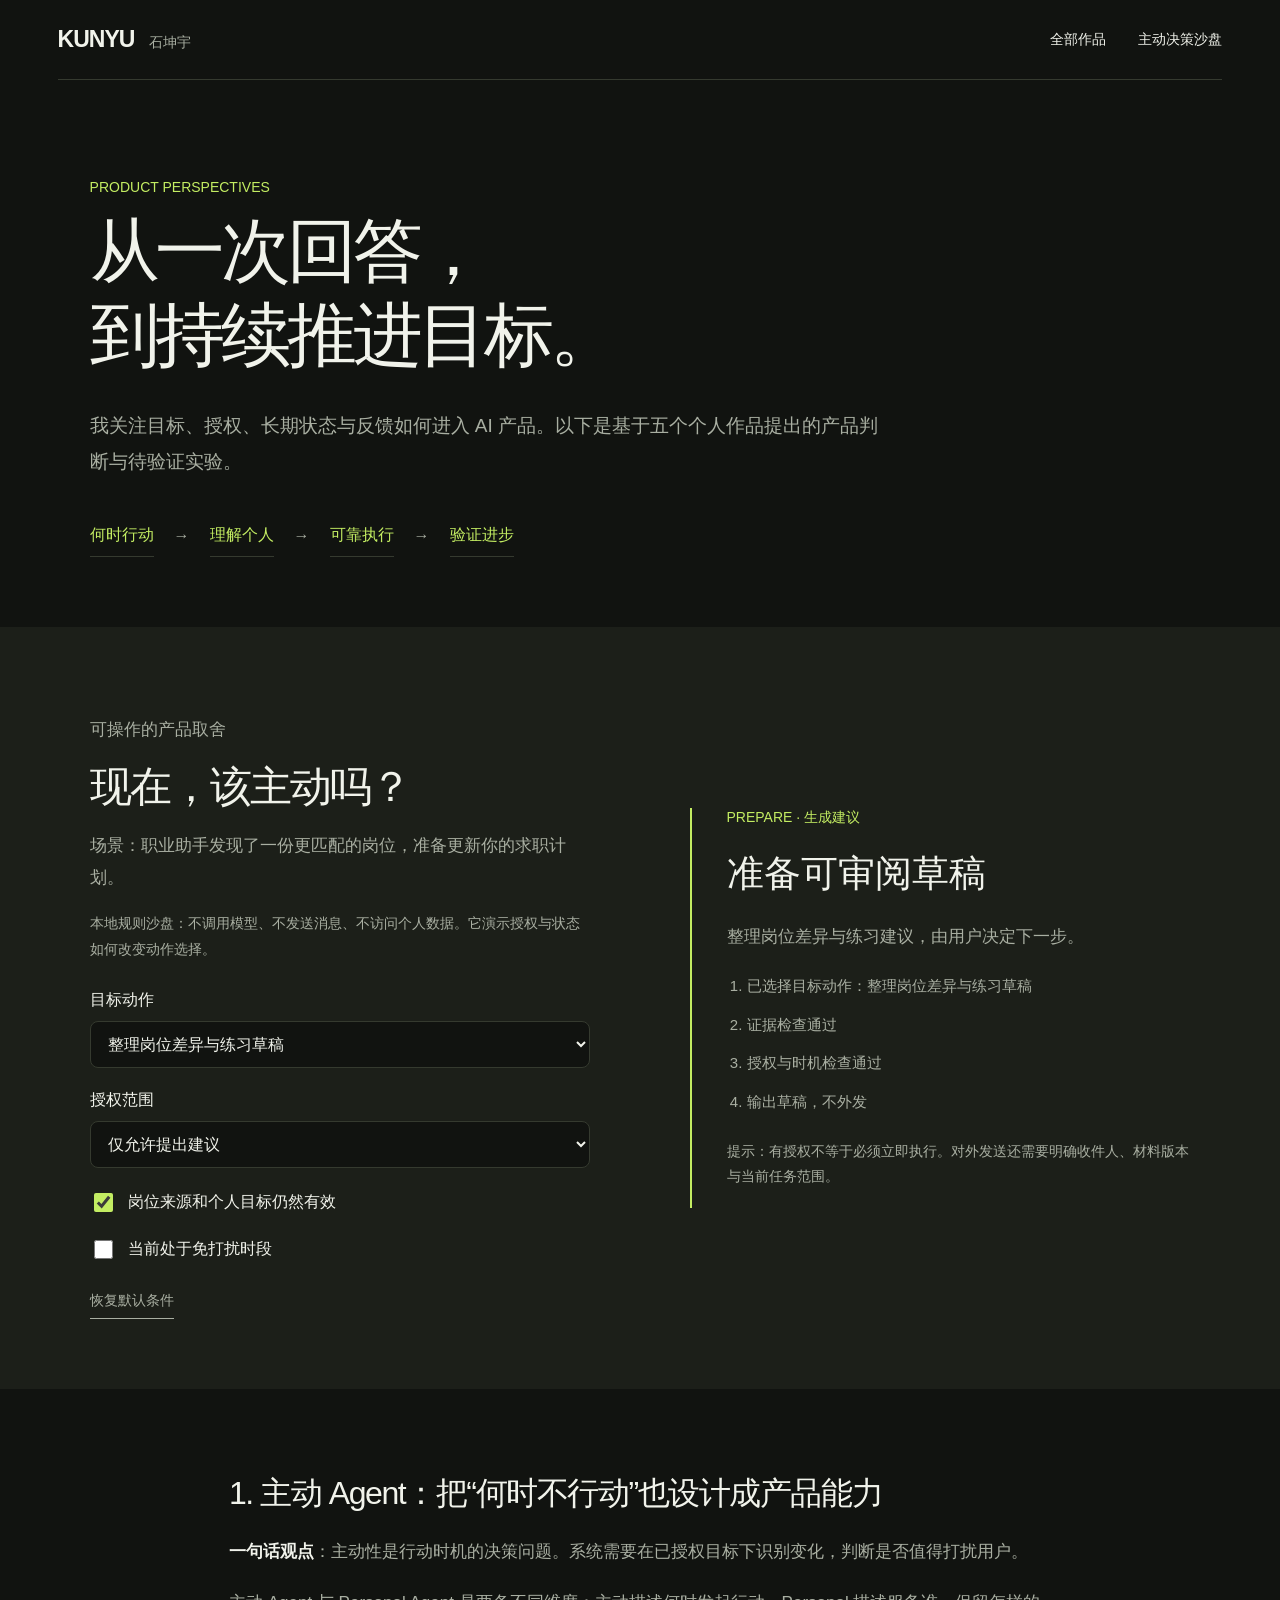
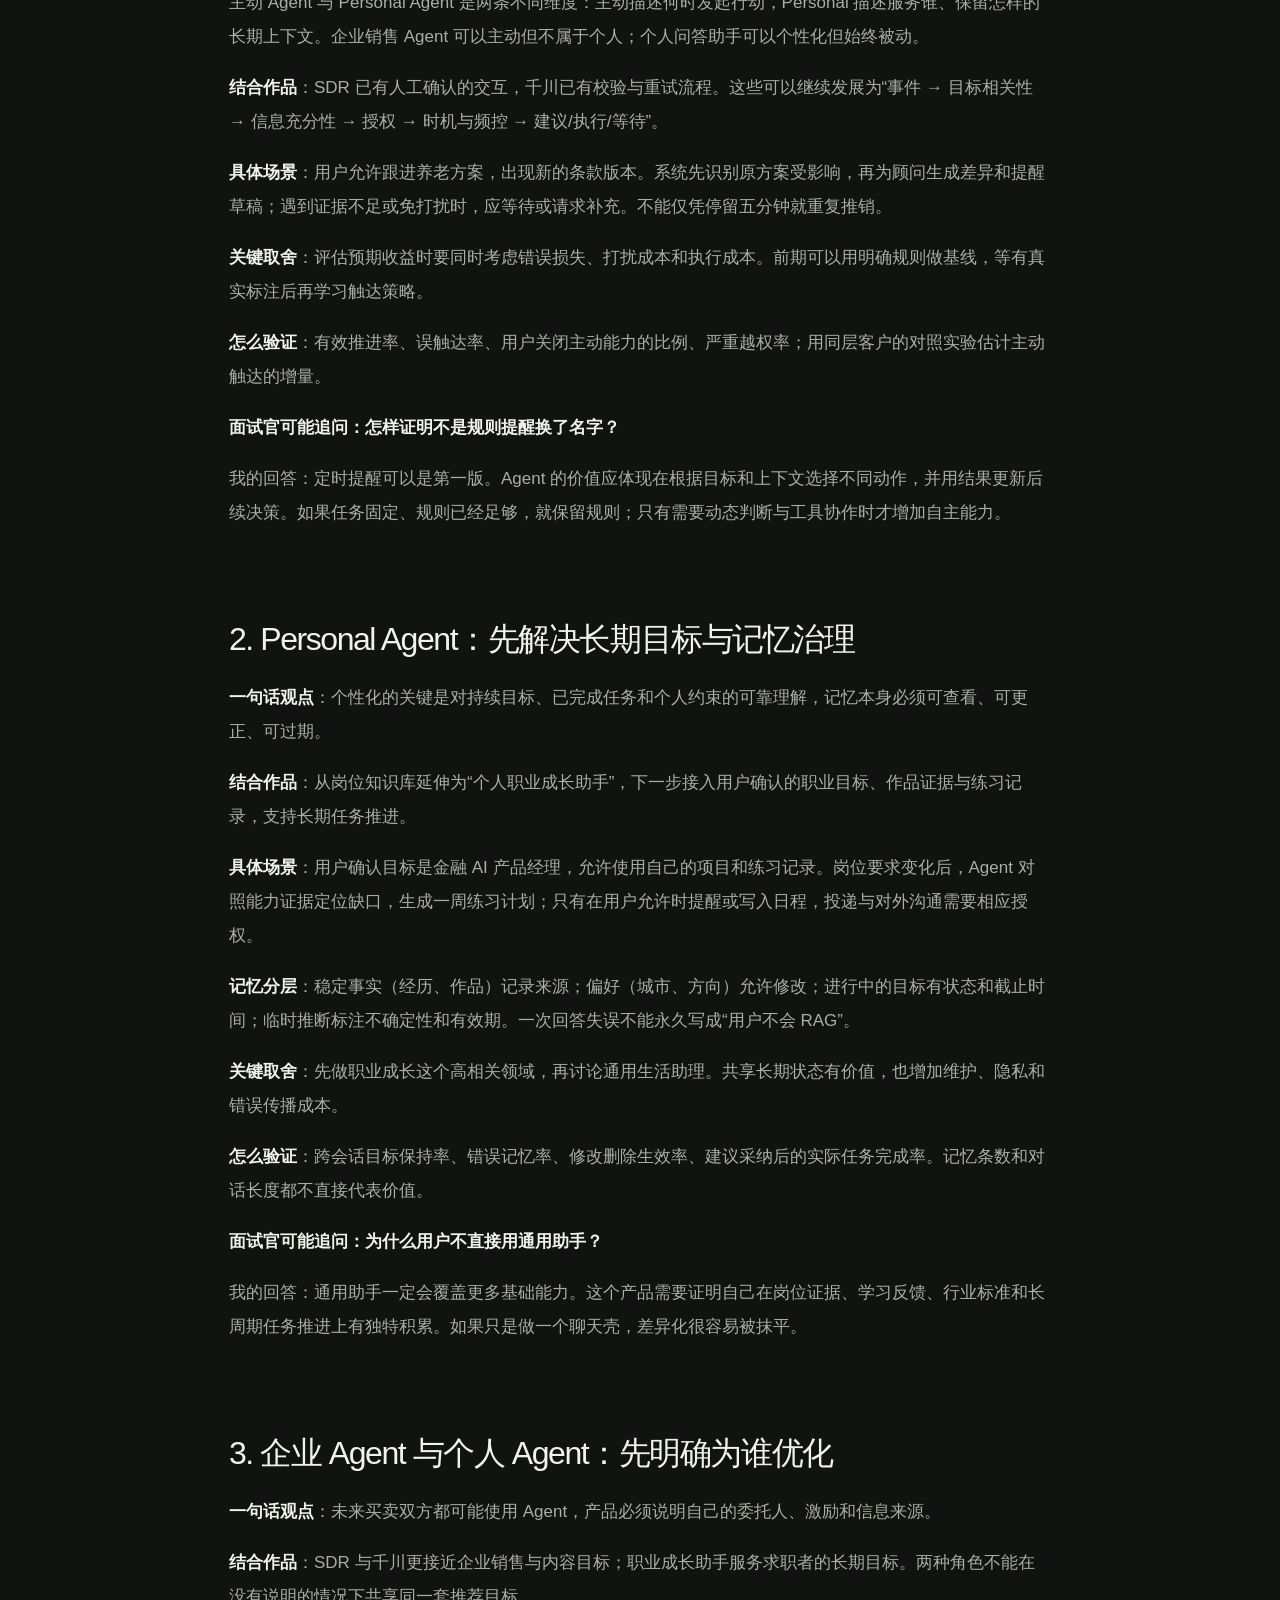
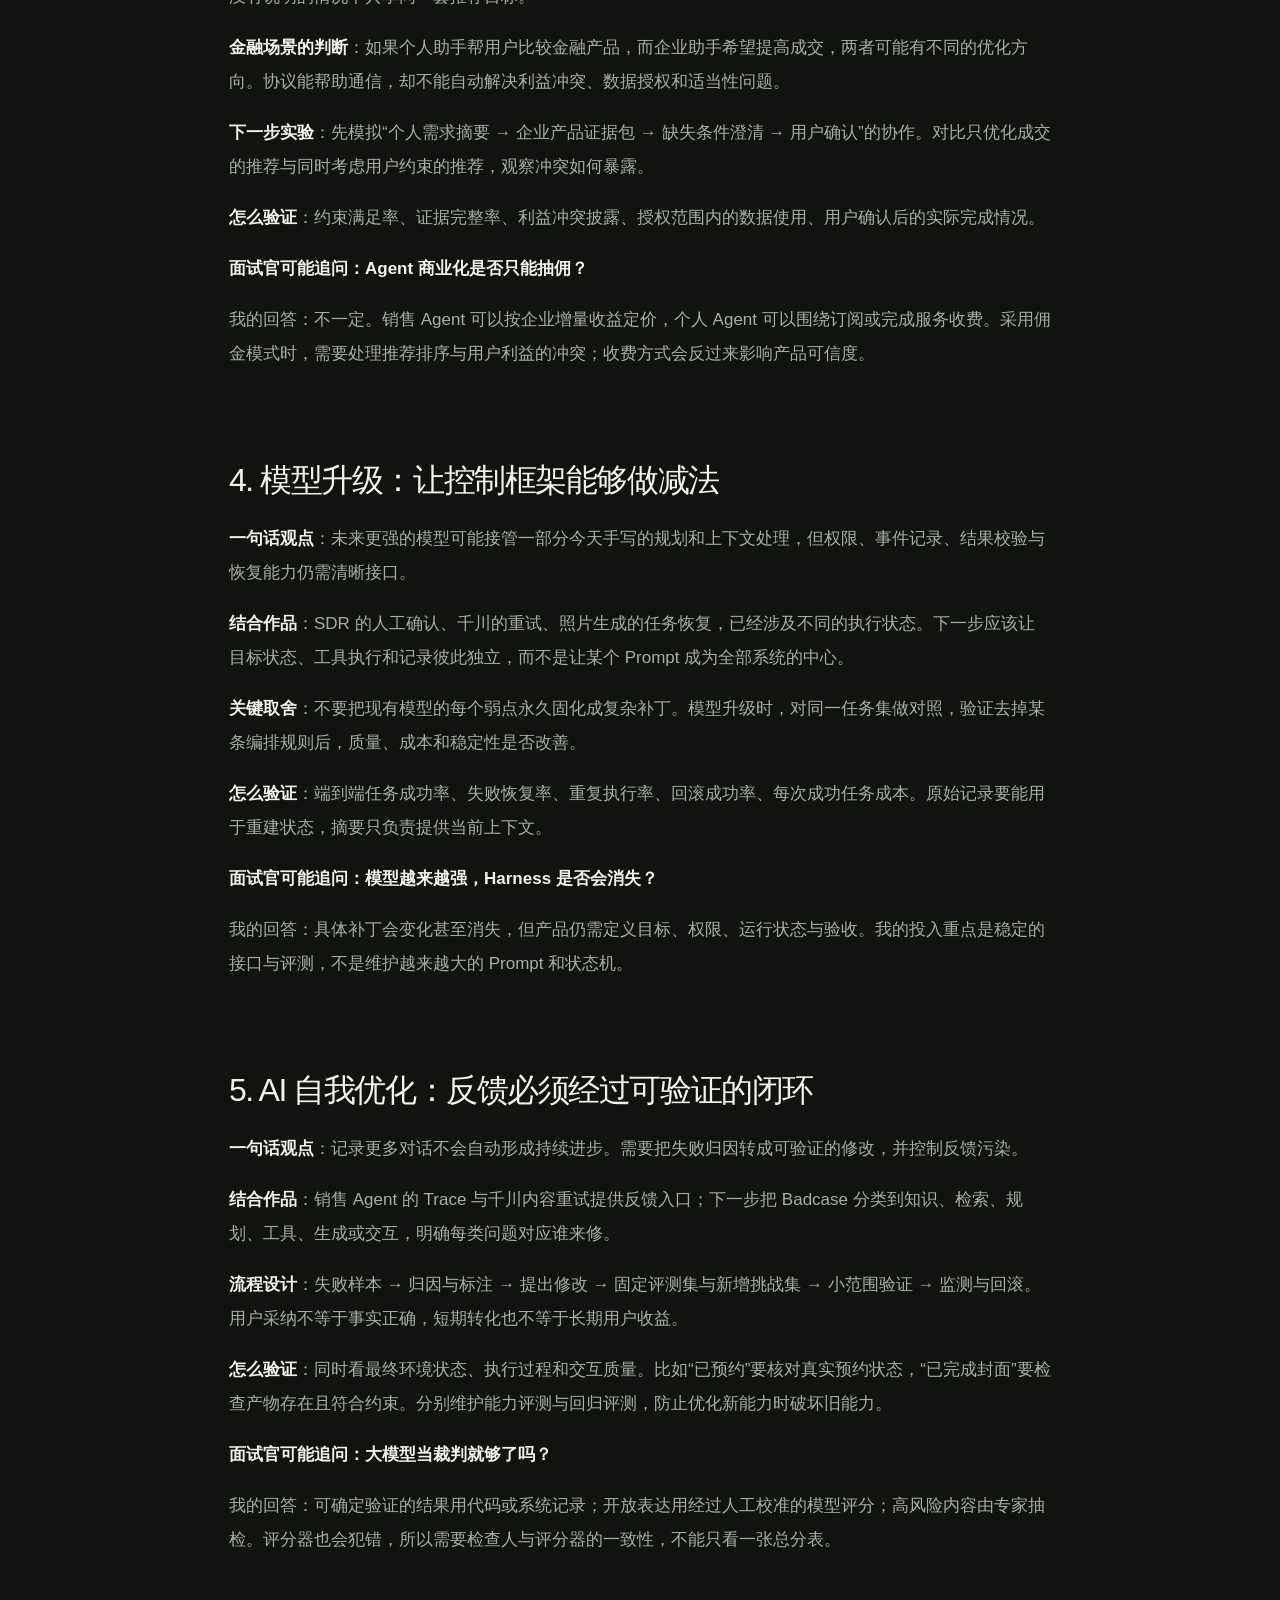
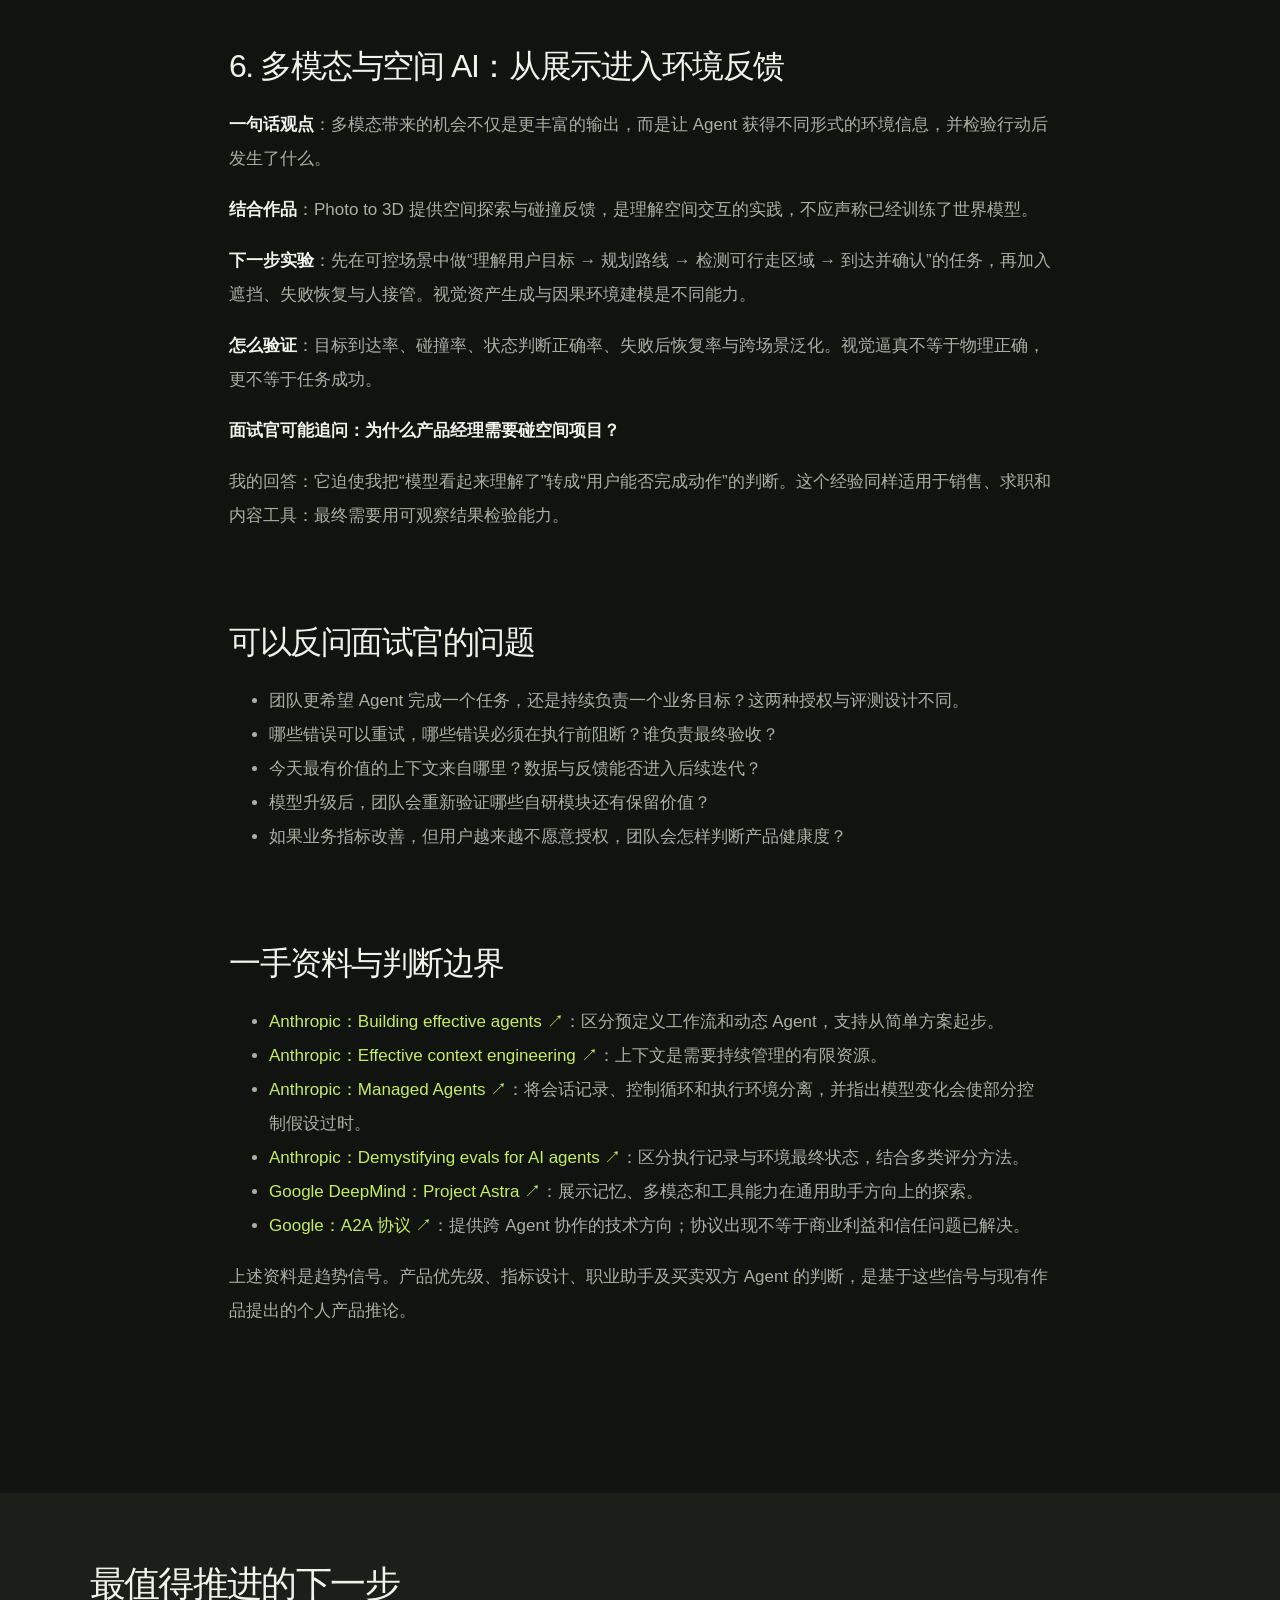
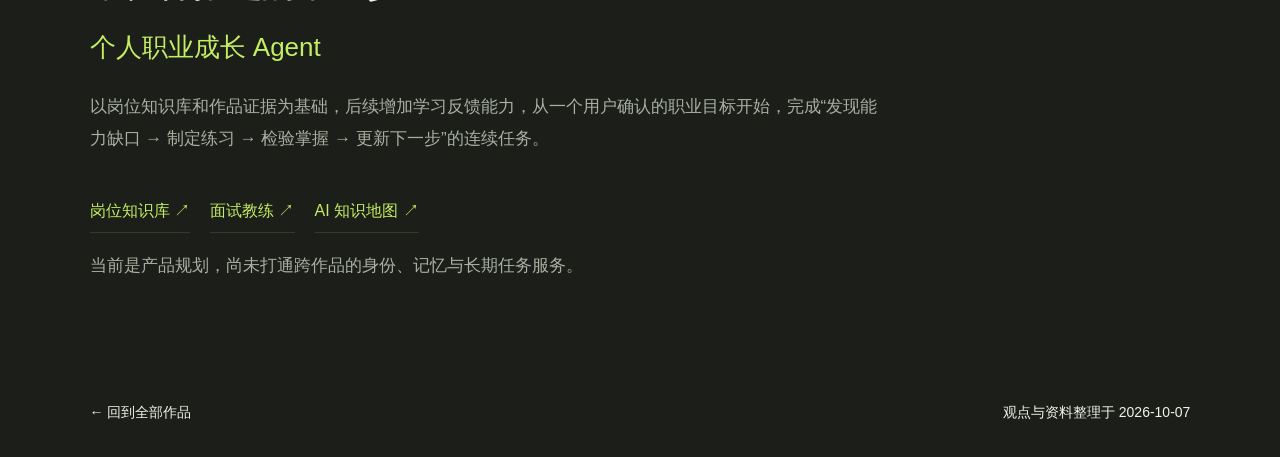
==== perspectives.html @ ea2c9ff7 "Publish portfolio with AAS workbench branding and updated product screenshot" ====
<!doctype html><html lang="zh-CN"><head><meta charset="utf-8"><meta name="viewport" content="width=device-width,initial-scale=1"><title>我的 AI 判断 · 石坤宇</title><meta name="description" content="从五个作品出发，讨论主动 Agent、Personal Agent、长期状态与可验证的产品演化。"><link rel="stylesheet" href="style.css"><link rel="stylesheet" href="perspectives.css"><link rel="icon" href="data:image/svg+xml,%3Csvg xmlns='http://www.w3.org/2000/svg' viewBox='0 0 32 32'%3E%3Crect width='32' height='32' fill='%23111310'/%3E%3Ctext x='4' y='24' font-size='24' fill='%23c3ed62'%3EK%3C/text%3E%3C/svg%3E"></head><body><header><a class="brand" href="index.html">KUNYU<span>石坤宇</span></a><nav><a href="index.html#works">全部作品</a><a href="#sandbox">主动决策沙盘</a></nav></header><main><section class="thinking-hero"><p class="category">PRODUCT PERSPECTIVES</p><h1>从一次回答，<br>到持续推进目标。</h1><p>我关注目标、授权、长期状态与反馈如何进入 AI 产品。以下是基于五个个人作品提出的产品判断与待验证实验。</p><div class="thought-path"><a href="#view-1">何时行动</a><span>→</span><a href="#view-2">理解个人</a><span>→</span><a href="#view-4">可靠执行</a><span>→</span><a href="#view-5">验证进步</a></div></section><section class="sandbox" id="sandbox"><div><p class="category">可操作的产品取舍</p><h2>现在，该主动吗？</h2><p>场景：职业助手发现了一份更匹配的岗位，准备更新你的求职计划。</p><p class="sandbox-note">本地规则沙盘：不调用模型、不发送消息、不访问个人数据。它演示授权与状态如何改变动作选择。</p><form id="decision-form"><label>目标动作<select id="action"><option value="draft">整理岗位差异与练习草稿</option><option value="calendar">写入日程</option><option value="send">向招聘方发送材料</option></select></label><label>授权范围<select id="authority"><option value="suggest">仅允许提出建议</option><option value="internal">允许更新我的日程</option><option value="external">已明确授权本次对外发送</option></select></label><label class="check"><input type="checkbox" id="evidence" checked>岗位来源和个人目标仍然有效</label><label class="check"><input type="checkbox" id="quiet">当前处于免打扰时段</label><button type="button" id="reset-sandbox">恢复默认条件</button></form></div><div class="decision-output" aria-live="polite"><span id="decision-label"></span><h3 id="decision-title"></h3><p id="decision-reason"></p><ol id="decision-trace"></ol><p class="sandbox-note">提示：有授权不等于必须立即执行。对外发送还需要明确收件人、材料版本与当前任务范围。</p></div></section><section class="thoughts"><section class="thought-chapter" id="view-1"><h2>1. 主动 Agent：把“何时不行动”也设计成产品能力</h2><p><strong>一句话观点</strong>：主动性是行动时机的决策问题。系统需要在已授权目标下识别变化，判断是否值得打扰用户。</p><p>主动 Agent 与 Personal Agent 是两条不同维度：主动描述何时发起行动，Personal 描述服务谁、保留怎样的长期上下文。企业销售 Agent 可以主动但不属于个人；个人问答助手可以个性化但始终被动。</p><p><strong>结合作品</strong>：SDR 已有人工确认的交互，千川已有校验与重试流程。这些可以继续发展为“事件 → 目标相关性 → 信息充分性 → 授权 → 时机与频控 → 建议/执行/等待”。</p><p><strong>具体场景</strong>：用户允许跟进养老方案，出现新的条款版本。系统先识别原方案受影响，再为顾问生成差异和提醒草稿；遇到证据不足或免打扰时，应等待或请求补充。不能仅凭停留五分钟就重复推销。</p><p><strong>关键取舍</strong>：评估预期收益时要同时考虑错误损失、打扰成本和执行成本。前期可以用明确规则做基线，等有真实标注后再学习触达策略。</p><p><strong>怎么验证</strong>：有效推进率、误触达率、用户关闭主动能力的比例、严重越权率；用同层客户的对照实验估计主动触达的增量。</p><p><strong>面试官可能追问：怎样证明不是规则提醒换了名字？</strong></p><p>我的回答：定时提醒可以是第一版。Agent 的价值应体现在根据目标和上下文选择不同动作，并用结果更新后续决策。如果任务固定、规则已经足够，就保留规则；只有需要动态判断与工具协作时才增加自主能力。</p></section><section class="thought-chapter" id="view-2"><h2>2. Personal Agent：先解决长期目标与记忆治理</h2><p><strong>一句话观点</strong>：个性化的关键是对持续目标、已完成任务和个人约束的可靠理解，记忆本身必须可查看、可更正、可过期。</p><p><strong>结合作品</strong>：从岗位知识库延伸为“个人职业成长助手”，下一步接入用户确认的职业目标、作品证据与练习记录，支持长期任务推进。</p><p><strong>具体场景</strong>：用户确认目标是金融 AI 产品经理，允许使用自己的项目和练习记录。岗位要求变化后，Agent 对照能力证据定位缺口，生成一周练习计划；只有在用户允许时提醒或写入日程，投递与对外沟通需要相应授权。</p><p><strong>记忆分层</strong>：稳定事实（经历、作品）记录来源；偏好（城市、方向）允许修改；进行中的目标有状态和截止时间；临时推断标注不确定性和有效期。一次回答失误不能永久写成“用户不会 RAG”。</p><p><strong>关键取舍</strong>：先做职业成长这个高相关领域，再讨论通用生活助理。共享长期状态有价值，也增加维护、隐私和错误传播成本。</p><p><strong>怎么验证</strong>：跨会话目标保持率、错误记忆率、修改删除生效率、建议采纳后的实际任务完成率。记忆条数和对话长度都不直接代表价值。</p><p><strong>面试官可能追问：为什么用户不直接用通用助手？</strong></p><p>我的回答：通用助手一定会覆盖更多基础能力。这个产品需要证明自己在岗位证据、学习反馈、行业标准和长周期任务推进上有独特积累。如果只是做一个聊天壳，差异化很容易被抹平。</p></section><section class="thought-chapter" id="view-3"><h2>3. 企业 Agent 与个人 Agent：先明确为谁优化</h2><p><strong>一句话观点</strong>：未来买卖双方都可能使用 Agent，产品必须说明自己的委托人、激励和信息来源。</p><p><strong>结合作品</strong>：SDR 与千川更接近企业销售与内容目标；职业成长助手服务求职者的长期目标。两种角色不能在没有说明的情况下共享同一套推荐目标。</p><p><strong>金融场景的判断</strong>：如果个人助手帮用户比较金融产品，而企业助手希望提高成交，两者可能有不同的优化方向。协议能帮助通信，却不能自动解决利益冲突、数据授权和适当性问题。</p><p><strong>下一步实验</strong>：先模拟“个人需求摘要 → 企业产品证据包 → 缺失条件澄清 → 用户确认”的协作。对比只优化成交的推荐与同时考虑用户约束的推荐，观察冲突如何暴露。</p><p><strong>怎么验证</strong>：约束满足率、证据完整率、利益冲突披露、授权范围内的数据使用、用户确认后的实际完成情况。</p><p><strong>面试官可能追问：Agent 商业化是否只能抽佣？</strong></p><p>我的回答：不一定。销售 Agent 可以按企业增量收益定价，个人 Agent 可以围绕订阅或完成服务收费。采用佣金模式时，需要处理推荐排序与用户利益的冲突；收费方式会反过来影响产品可信度。</p></section><section class="thought-chapter" id="view-4"><h2>4. 模型升级：让控制框架能够做减法</h2><p><strong>一句话观点</strong>：未来更强的模型可能接管一部分今天手写的规划和上下文处理，但权限、事件记录、结果校验与恢复能力仍需清晰接口。</p><p><strong>结合作品</strong>：SDR 的人工确认、千川的重试、照片生成的任务恢复，已经涉及不同的执行状态。下一步应该让目标状态、工具执行和记录彼此独立，而不是让某个 Prompt 成为全部系统的中心。</p><p><strong>关键取舍</strong>：不要把现有模型的每个弱点永久固化成复杂补丁。模型升级时，对同一任务集做对照，验证去掉某条编排规则后，质量、成本和稳定性是否改善。</p><p><strong>怎么验证</strong>：端到端任务成功率、失败恢复率、重复执行率、回滚成功率、每次成功任务成本。原始记录要能用于重建状态，摘要只负责提供当前上下文。</p><p><strong>面试官可能追问：模型越来越强，Harness 是否会消失？</strong></p><p>我的回答：具体补丁会变化甚至消失，但产品仍需定义目标、权限、运行状态与验收。我的投入重点是稳定的接口与评测，不是维护越来越大的 Prompt 和状态机。</p></section><section class="thought-chapter" id="view-5"><h2>5. AI 自我优化：反馈必须经过可验证的闭环</h2><p><strong>一句话观点</strong>：记录更多对话不会自动形成持续进步。需要把失败归因转成可验证的修改，并控制反馈污染。</p><p><strong>结合作品</strong>：销售 Agent 的 Trace 与千川内容重试提供反馈入口；下一步把 Badcase 分类到知识、检索、规划、工具、生成或交互，明确每类问题对应谁来修。</p><p><strong>流程设计</strong>：失败样本 → 归因与标注 → 提出修改 → 固定评测集与新增挑战集 → 小范围验证 → 监测与回滚。用户采纳不等于事实正确，短期转化也不等于长期用户收益。</p><p><strong>怎么验证</strong>：同时看最终环境状态、执行过程和交互质量。比如“已预约”要核对真实预约状态，“已完成封面”要检查产物存在且符合约束。分别维护能力评测与回归评测，防止优化新能力时破坏旧能力。</p><p><strong>面试官可能追问：大模型当裁判就够了吗？</strong></p><p>我的回答：可确定验证的结果用代码或系统记录；开放表达用经过人工校准的模型评分；高风险内容由专家抽检。评分器也会犯错，所以需要检查人与评分器的一致性，不能只看一张总分表。</p></section><section class="thought-chapter" id="view-6"><h2>6. 多模态与空间 AI：从展示进入环境反馈</h2><p><strong>一句话观点</strong>：多模态带来的机会不仅是更丰富的输出，而是让 Agent 获得不同形式的环境信息，并检验行动后发生了什么。</p><p><strong>结合作品</strong>：Photo to 3D 提供空间探索与碰撞反馈，是理解空间交互的实践，不应声称已经训练了世界模型。</p><p><strong>下一步实验</strong>：先在可控场景中做“理解用户目标 → 规划路线 → 检测可行走区域 → 到达并确认”的任务，再加入遮挡、失败恢复与人接管。视觉资产生成与因果环境建模是不同能力。</p><p><strong>怎么验证</strong>：目标到达率、碰撞率、状态判断正确率、失败后恢复率与跨场景泛化。视觉逼真不等于物理正确，更不等于任务成功。</p><p><strong>面试官可能追问：为什么产品经理需要碰空间项目？</strong></p><p>我的回答：它迫使我把“模型看起来理解了”转成“用户能否完成动作”的判断。这个经验同样适用于销售、求职和内容工具：最终需要用可观察结果检验能力。</p></section><section class="thought-chapter" id="view-8"><h2>可以反问面试官的问题</h2><ul><li>团队更希望 Agent 完成一个任务，还是持续负责一个业务目标？这两种授权与评测设计不同。</li><li>哪些错误可以重试，哪些错误必须在执行前阻断？谁负责最终验收？</li><li>今天最有价值的上下文来自哪里？数据与反馈能否进入后续迭代？</li><li>模型升级后，团队会重新验证哪些自研模块还有保留价值？</li><li>如果业务指标改善，但用户越来越不愿意授权，团队会怎样判断产品健康度？</li></ul></section><section class="thought-chapter" id="view-9"><h2>一手资料与判断边界</h2><ul><li><a href="https://www.anthropic.com/engineering/building-effective-agents" target="_blank" rel="noopener">Anthropic：Building effective agents ↗</a>：区分预定义工作流和动态 Agent，支持从简单方案起步。</li><li><a href="https://www.anthropic.com/engineering/effective-context-engineering-for-ai-agents" target="_blank" rel="noopener">Anthropic：Effective context engineering ↗</a>：上下文是需要持续管理的有限资源。</li><li><a href="https://www.anthropic.com/engineering/managed-agents" target="_blank" rel="noopener">Anthropic：Managed Agents ↗</a>：将会话记录、控制循环和执行环境分离，并指出模型变化会使部分控制假设过时。</li><li><a href="https://www.anthropic.com/engineering/demystifying-evals-for-ai-agents" target="_blank" rel="noopener">Anthropic：Demystifying evals for AI agents ↗</a>：区分执行记录与环境最终状态，结合多类评分方法。</li><li><a href="https://deepmind.google/models/project-astra/" target="_blank" rel="noopener">Google DeepMind：Project Astra ↗</a>：展示记忆、多模态和工具能力在通用助手方向上的探索。</li><li><a href="https://developers.googleblog.com/en/a2a-a-new-era-of-agent-interoperability/" target="_blank" rel="noopener">Google：A2A 协议 ↗</a>：提供跨 Agent 协作的技术方向；协议出现不等于商业利益和信任问题已解决。</li></ul><p>上述资料是趋势信号。产品优先级、指标设计、职业助手及买卖双方 Agent 的判断，是基于这些信号与现有作品提出的个人产品推论。</p></section></section><section class="next-experiment"><h2>最值得推进的下一步</h2><h3>个人职业成长 Agent</h3><p>以岗位知识库和作品证据为基础，后续增加学习反馈能力，从一个用户确认的职业目标开始，完成“发现能力缺口 → 制定练习 → 检验掌握 → 更新下一步”的连续任务。</p><div class="thought-path"><a href="projects/jd-insight.html">岗位知识库 ↗</a><a href="projects/ai-pm-app.html">面试教练 ↗</a><a href="projects/ai-explainer.html">AI 知识地图 ↗</a></div><p class="sandbox-note">当前是产品规划，尚未打通跨作品的身份、记忆与长期任务服务。</p></section></main><footer class="detail-footer"><a href="index.html#works">← 回到全部作品</a><span>观点与资料整理于 2026-10-07</span></footer><script src="perspectives.js"></script></body></html>
---- style.css ----
:root{--bg:#111310;--surface:#1c1f19;--text:#f1f3eb;--muted:#a9afa2;--accent:#c3ed62;--line:#353a2f;--radius:12px}*{box-sizing:border-box}html{scroll-behavior:smooth;scroll-padding-top:100px}body{margin:0;background:var(--bg);color:var(--text);font-family:'Helvetica Neue','PingFang SC',sans-serif;-webkit-font-smoothing:antialiased}a{color:inherit;text-decoration:none}button{font:inherit;cursor:pointer}a:focus-visible,button:focus-visible{outline:2px solid var(--accent);outline-offset:6px}.skip{position:absolute;left:10px;top:-80px}.skip:focus{top:10px;z-index:100}header{height:80px;margin:0 4.5%;display:flex;align-items:center;justify-content:space-between;border-bottom:1px solid var(--line);position:relative;z-index:5}.brand{font-size:23px;font-weight:700;letter-spacing:-1px}.brand span{font-size:14px;letter-spacing:0;font-weight:400;color:var(--muted);margin-left:15px}nav{display:flex;gap:32px;font-size:14px}nav a:hover{color:var(--accent)}.hero{position:relative;display:grid;grid-template-columns:55% 45%;min-height:calc(100svh - 80px);max-height:950px;padding:72px 4.5% 72px;align-items:center}.hero-copy{z-index:2;pointer-events:none}.hero-copy a{pointer-events:auto}.eyebrow{font-size:14px;color:var(--muted);margin:0 0 30px;letter-spacing:.1em}h1{font-size:clamp(60px,6.8vw,110px);line-height:1.12;font-weight:500;letter-spacing:-.06em;margin:0 0 30px}h1 span{color:var(--accent)}.intro{font-size:18px;line-height:1.8;color:var(--muted);margin:0 0 36px}.button{display:inline-flex;gap:40px;background:var(--accent);color:var(--bg);padding:17px 22px;border-radius:var(--radius);font-weight:600;font-size:16px;transition:transform .3s}.button:active{scale:.98}.stage{position:absolute;width:55%;right:0;top:0;bottom:0;overflow:hidden}canvas{width:100%;height:100%;display:block}.stage-controls{position:absolute;bottom:64px;left:50%;transform:translateX(-50%);display:flex;gap:5px;background:var(--surface);border:1px solid var(--line);padding:5px;border-radius:var(--radius)}.stage-controls button{border:0;background:transparent;color:var(--muted);padding:10px 16px;border-radius:8px;font-size:14px}.stage-controls button.active{background:var(--accent);color:var(--bg)}.works{padding:70px 4.5% 90px}.section-title{margin-bottom:44px}h2{font-size:clamp(36px,4vw,64px);font-weight:500;letter-spacing:-.045em;line-height:1.15;margin:0 0 18px}.section-title p{color:var(--muted);font-size:18px}.featured{display:grid;grid-template-columns:2fr 1fr;gap:50px;align-items:center}.project-image{display:block;position:relative;overflow:hidden;border-radius:var(--radius);background:var(--surface)}.project-image img{display:block;width:100%;aspect-ratio:1.5;object-fit:cover;transition:transform .8s cubic-bezier(.2,.8,.2,1)}.project-image:hover img{transform:scale(1.035)}.image-action{position:absolute;right:20px;bottom:20px;padding:12px 20px;border-radius:8px;background:var(--accent);color:var(--bg);font-size:14px}.category{color:var(--accent);font-size:14px}.project-copy h3{font-size:40px;font-weight:500;letter-spacing:-.04em;margin:20px 0}.project-copy p{font-size:17px;line-height:1.8;color:var(--muted)}.project-copy a{display:inline-block;margin-top:20px;font-size:16px;border-bottom:1px solid var(--accent);padding-bottom:6px}@media(max-width:760px){header{height:68px}.brand span{display:none}nav{gap:18px}nav a:nth-child(2),nav a:nth-child(3){display:none}.hero{display:flex;align-items:flex-start;min-height:850px;max-height:none;padding-top:45px}.hero-copy{width:100%}h1{font-size:clamp(52px,10vw,78px)}.intro{font-size:16px}.stage{top:380px;height:470px;width:100%}.stage-controls{bottom:25px}.featured{grid-template-columns:1fr;gap:20px}.works{padding-top:50px}.project-copy h3{font-size:32px}}@media(prefers-reduced-motion:reduce){html{scroll-behavior:auto}*,*::before,*::after{animation:none!important;transition:none!important}}
.gallery{padding:0 4.5% 130px;display:grid;grid-template-columns:repeat(12,1fr);gap:75px 40px}.work.wide{grid-column:span 7}.work.narrow{grid-column:span 5}.work:nth-child(2){padding-top:150px}.work:nth-child(3){padding-top:0}.work:nth-child(4){padding-top:120px}.work .project-image img{aspect-ratio:1.6;object-position:top}.work-heading{display:flex;align-items:center;justify-content:space-between;gap:20px;margin-top:22px}.work h3{font-size:27px;font-weight:500;margin:0;letter-spacing:-.035em}.work>p{font-size:16px;line-height:1.7;color:var(--muted);max-width:480px}.work-meta{font-size:14px;color:var(--muted)}.case-link{border:0;border-bottom:1px solid var(--line);color:var(--accent);background:none;padding:8px 0;white-space:nowrap;font-size:14px;transition:border-color .2s}.case-link:hover{border-color:var(--accent)}.featured .case-link{margin-right:20px}.method{padding:100px 4.5%;background:var(--surface)}.section-intro{font-size:18px;line-height:1.8;color:var(--muted);max-width:680px;margin-bottom:60px}.method-layout{display:grid;grid-template-columns:1fr 1fr;gap:9%}.steps button{width:100%;border:0;border-top:1px solid var(--line);background:none;color:var(--muted);text-align:left;padding:26px 0;display:grid;grid-template-columns:1fr auto;align-items:center;gap:10px}.steps button span{font-size:28px;color:var(--text)}.steps button small{font-size:14px;grid-column:1}.steps button b{font-size:30px;grid-column:2;grid-row:1/3;font-weight:400}.steps button[aria-selected=true] span,.steps button[aria-selected=true] b{color:var(--accent)}#method-panel{display:flex;flex-direction:column;justify-content:center;min-height:390px}.method-symbol{font-size:130px;color:var(--accent);line-height:1.1;letter-spacing:-.09em;font-weight:300;transition:transform .45s}.method-symbol:hover{transform:rotate(-8deg)}#method-title{font-size:30px;font-weight:500;margin:30px 0 12px}#method-description{font-size:17px;line-height:1.9;color:var(--muted);max-width:520px;margin:0 0 28px}.method-evidence{font-size:14px;color:var(--accent)}.about{padding:140px 4.5%;display:grid;grid-template-columns:1fr 1fr;gap:9%}.about h2{font-size:clamp(34px,3.5vw,55px);line-height:1.5}.about h2 span{color:var(--accent)}.about-copy>p{font-size:17px;color:var(--muted);line-height:1.9;margin:0 0 28px}.experience{display:grid;grid-template-columns:95px 1fr;gap:20px 14px;margin:38px 0}.experience span{font-size:14px;color:var(--muted);padding-top:3px}.experience p{margin:0;font-size:16px}.about-copy .boundary{font-size:14px;color:var(--muted);border-top:1px solid var(--line);padding-top:25px}footer{padding:80px 4.5% 28px;background:var(--surface)}.footer-lead{font-size:clamp(42px,6vw,86px);line-height:1.2;letter-spacing:-.05em;margin:0 0 35px}.footer-lead span{color:var(--accent)}.footer-actions{display:flex;align-items:center;gap:24px;flex-wrap:wrap}.footer-actions>button{background:none;color:var(--text);border:0;border-bottom:1px solid var(--muted);padding:8px 0;font-size:14px}#copy-status{font-size:14px;color:var(--muted)}.footer-bottom{margin-top:100px;padding-top:25px;border-top:1px solid var(--line);display:flex;justify-content:space-between;gap:20px;font-size:13px;color:var(--muted)}dialog{background:var(--surface);color:var(--text);border:1px solid var(--line);border-radius:var(--radius);width:min(750px,94vw);max-height:85dvh;padding:48px;overflow:auto}dialog::backdrop{background:rgb(0 0 0 / .8);backdrop-filter:blur(8px)}dialog .close{position:absolute;right:20px;top:14px;background:none;border:0;color:var(--text);font-size:32px}dialog h2{font-size:38px;margin:16px 0 30px}dialog h3{font-size:18px;color:var(--text);margin:28px 0 8px}dialog p{font-size:16px;line-height:1.85;color:var(--muted)}.case-actions{display:flex;align-items:center;gap:30px;margin-top:35px}.case-actions>a:not(.button){font-size:14px}.reveal{opacity:1}.motion .reveal:not(.visible){opacity:0;transform:translateY(36px)}.motion .reveal{transition:opacity .8s cubic-bezier(.2,.8,.2,1),transform .8s cubic-bezier(.2,.8,.2,1)}.hero-copy{animation:arrive .9s cubic-bezier(.2,.8,.2,1) both}@keyframes arrive{from{opacity:0;transform:translateY(24px)}to{opacity:1;transform:translateY(0)}}@media(max-width:760px){.gallery{display:block;padding-bottom:60px}.work{padding-top:0!important;margin-bottom:45px}.work-heading{gap:10px}.work h3{font-size:24px}.method{padding:60px 4.5%}.method-layout{grid-template-columns:1fr;gap:35px}.section-intro{font-size:16px;margin-bottom:35px}.steps button{padding:20px 0}.steps button span{font-size:23px}#method-panel{min-height:320px}.method-symbol{font-size:90px}.about{grid-template-columns:1fr;padding:70px 4.5%;gap:24px}.about h2{font-size:36px}.footer-bottom{flex-wrap:wrap;margin-top:65px}.footer-bottom span:nth-child(2){display:none}dialog{padding:36px 24px}dialog h2{font-size:30px}.case-actions{gap:20px}.hero{min-height:825px}.stage{top:370px;height:455px}}@media(prefers-reduced-motion:reduce){.motion .reveal:not(.visible){opacity:1;transform:none}}
.stage-controls{width:max-content}.stage-controls button{white-space:nowrap}
[hidden]{display:none!important}.filters{display:flex;flex-wrap:wrap;gap:10px;margin:32px 0 14px}.filters button{border:1px solid var(--line);background:var(--surface);border-radius:8px;color:var(--muted);font-size:14px;padding:11px 17px}.filters button[aria-pressed=true]{background:var(--accent);color:var(--bg);border-color:var(--accent)}#filter-status{font-size:14px;color:var(--muted)}.work .project-state{font-size:13px;line-height:1.6;margin:12px 0 0}.gallery .work:nth-child(n){padding-top:0}.gallery .work:nth-child(4n+2){padding-top:95px}.gallery .work:nth-child(4n+4){padding-top:55px}.ecosystem{padding:90px 4.5% 110px;border-top:1px solid var(--line)}.chains>div{padding:30px 0;border-top:1px solid var(--line)}.chains h3{font-size:23px;font-weight:500;margin:0 0 24px}.chain{display:flex;align-items:center;gap:16px;flex-wrap:wrap}.chain a{padding:15px 22px;border:1px solid var(--line);border-radius:var(--radius);font-size:17px;transition:color .2s,border-color .2s}.chain a:hover{color:var(--accent);border-color:var(--accent)}.chain span{color:var(--accent)}.chains p{font-size:16px;color:var(--muted);line-height:1.8}.detail-hero{padding:45px 7% 60px;max-width:1500px;margin:auto}.back{font-size:14px;color:var(--muted);display:block;margin-bottom:45px}.detail-hero h1{font-size:clamp(36px,4.6vw,70px);line-height:1.2;letter-spacing:-.04em;max-width:1100px;margin:16px 0 22px}.detail-summary{font-size:20px;line-height:1.8;color:var(--muted);max-width:850px}.detail-state{font-size:14px;color:var(--accent);margin-top:25px}.detail-actions{display:flex;align-items:center;gap:30px;margin:28px 0 45px}.detail-actions>a:not(.button){font-size:14px}.detail-image{width:100%;aspect-ratio:1.9;object-fit:cover;object-position:top;border-radius:var(--radius);display:block;background:var(--surface)}.case-layout{display:grid;grid-template-columns:160px minmax(0,820px);gap:70px;padding:10px 7% 100px;max-width:1500px;margin:auto}.case-toc{position:sticky;top:35px;align-self:start;display:flex;flex-direction:column;gap:20px;padding-top:10px}.case-toc a{font-size:16px;color:var(--muted)}.case-toc a:hover{color:var(--accent)}.case-chapter{margin-bottom:65px;scroll-margin-top:35px}.case-chapter h2{font-size:32px;margin-bottom:25px}.case-chapter p,.case-chapter li{font-size:17px;line-height:1.95;color:var(--muted)}.case-chapter ul{padding-left:20px}.case-chapter li{padding:0 0 18px 8px}.evidence-links{display:grid;gap:18px}.evidence-links a{padding:20px;background:var(--surface);border-radius:var(--radius);display:flex;flex-direction:column;gap:12px}.evidence-links b{font-size:16px;font-weight:500}.evidence-links span{font-size:14px;color:var(--accent);overflow-wrap:anywhere}.related>a{display:block;padding:15px 0;color:var(--accent);font-size:17px}.detail-footer{display:flex;justify-content:space-between;gap:30px;font-size:14px;padding:35px 7%}.detail-page .button{white-space:nowrap}@media(max-width:760px){.gallery .work:nth-child(n){padding-top:0}.ecosystem{padding:60px 4.5%}.chain{gap:10px}.chain a{font-size:15px;padding:12px 14px}.chains h3{font-size:21px}.detail-hero{padding:30px 5%}.detail-hero h1{font-size:38px}.detail-summary{font-size:17px}.detail-image{aspect-ratio:1.5}.detail-actions{gap:20px}.case-layout{display:block;padding:0 5% 60px}.case-toc{position:relative;top:0;flex-direction:row;gap:20px;overflow-x:auto;white-space:nowrap;padding:22px 0;margin-bottom:30px;border-bottom:1px solid var(--line)}.case-chapter h2{font-size:28px}.case-chapter p,.case-chapter li{font-size:16px}.case-chapter{margin-bottom:45px}.detail-footer{flex-direction:column;gap:16px}.filters button{padding:10px 13px}}
.perspective-entry{padding:85px 4.5%;border-top:1px solid var(--line)}.perspective-entry h2{font-size:clamp(36px,4.3vw,64px);line-height:1.3}.perspective-entry>p:not(.category){font-size:18px;line-height:1.8;color:var(--muted);margin-bottom:30px;max-width:750px}

.implementation-notes{border-top:1px solid var(--line);padding-top:25px}.implementation-notes summary{font-size:17px;color:var(--muted);cursor:pointer}.implementation-notes summary:focus-visible{outline:2px solid var(--accent);outline-offset:6px}.implementation-notes[open] summary{color:var(--accent);margin-bottom:24px}
.detail-overview{max-width:950px;display:grid;gap:18px;margin:26px 0 30px;padding:24px 0;border-top:1px solid var(--line);border-bottom:1px solid var(--line)}.detail-overview>div{display:grid;grid-template-columns:75px 1fr;gap:22px}.detail-overview dt{font-size:14px;color:var(--accent);line-height:1.9}.detail-overview dd{margin:0;font-size:16px;line-height:1.9;color:var(--muted)}@media(max-width:760px){.detail-overview>div{grid-template-columns:65px 1fr;gap:14px}.detail-overview dd{font-size:15px}}
---- perspectives.css ----
.thinking-hero{padding:85px 7% 70px;max-width:1450px;margin:auto}.thinking-hero h1{font-size:clamp(45px,5.5vw,86px);line-height:1.2;max-width:1000px}.thinking-hero>p:not(.category){font-size:19px;line-height:1.9;color:var(--muted);max-width:800px}.thought-path{display:flex;flex-wrap:wrap;align-items:center;gap:20px;margin-top:35px}.thought-path a{font-size:16px;color:var(--accent);padding:10px 0;border-bottom:1px solid var(--line)}.thought-path span{color:var(--muted)}.sandbox{background:var(--surface);padding:70px 7%;display:grid;grid-template-columns:1fr 1fr;gap:9%}.sandbox h2{font-size:42px}.sandbox p{font-size:17px;line-height:1.9;color:var(--muted)}.sandbox .sandbox-note,.sandbox-note{font-size:14px;line-height:1.8;color:var(--muted)}#decision-form{display:grid;gap:22px;margin-top:28px}#decision-form label{display:grid;gap:10px;font-size:16px}select{width:100%;padding:13px;border:1px solid var(--line);border-radius:8px;background:var(--bg);color:var(--text);font-size:16px}#decision-form .check{display:flex;align-items:center;gap:12px;line-height:1.5}input[type=checkbox]{width:19px;height:19px;accent-color:var(--accent)}#reset-sandbox{justify-self:start;background:none;color:var(--muted);border:0;border-bottom:1px solid var(--muted);font-size:14px;padding:8px 0}.decision-output{align-self:center;border-left:2px solid var(--accent);padding-left:35px;min-height:400px}#decision-label{color:var(--accent);font-size:14px}#decision-title{font-size:37px;font-weight:500;margin:22px 0}#decision-trace{padding-left:20px;color:var(--muted);font-size:15px;line-height:2.1}#decision-trace li{padding-bottom:7px}.thoughts{max-width:950px;margin:auto;padding:80px 5%}.thought-chapter{margin:0 0 85px;scroll-margin-top:40px}.thought-chapter h2{font-size:32px;line-height:1.5}.thought-chapter p,.thought-chapter li{font-size:17px;line-height:2;color:var(--muted)}.thought-chapter strong{color:var(--text);font-weight:600}.thought-chapter a{color:var(--accent)}.next-experiment{padding:70px 7%;background:var(--surface)}.next-experiment h2{font-size:36px}.next-experiment h3{font-size:26px;color:var(--accent);font-weight:500}.next-experiment>p{max-width:800px;font-size:17px;line-height:1.9;color:var(--muted)}select:focus-visible,input:focus-visible{outline:2px solid var(--accent);outline-offset:4px}@media(max-width:760px){.thinking-hero{padding:50px 5%}.thinking-hero h1{font-size:44px}.thinking-hero>p:not(.category){font-size:17px}.thought-path{gap:14px}.sandbox{grid-template-columns:1fr;padding:45px 5%;gap:40px}.sandbox h2{font-size:34px}.decision-output{padding-left:22px;min-height:0}#decision-title{font-size:30px}.thoughts{padding-top:55px}.thought-chapter h2{font-size:27px}.thought-chapter p,.thought-chapter li{font-size:16px}.thought-chapter{margin-bottom:60px}.next-experiment{padding:45px 5%}}
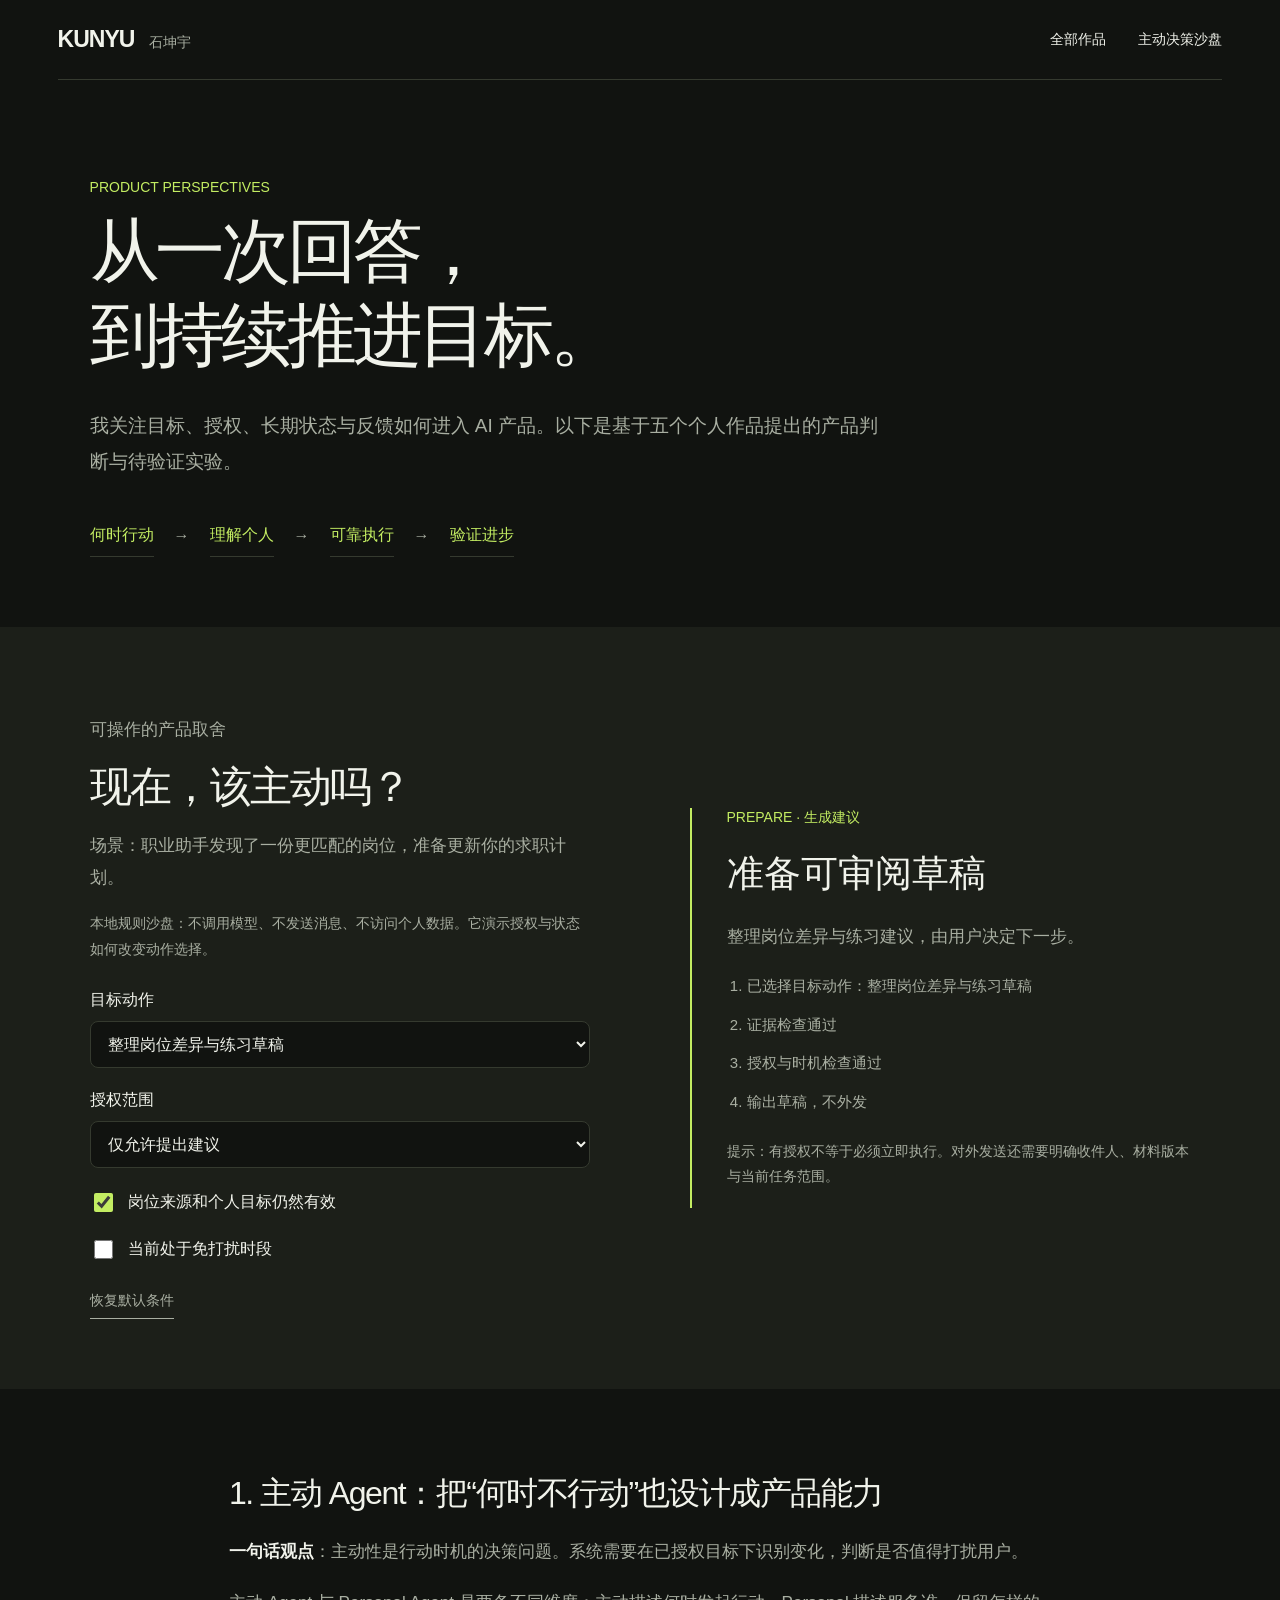
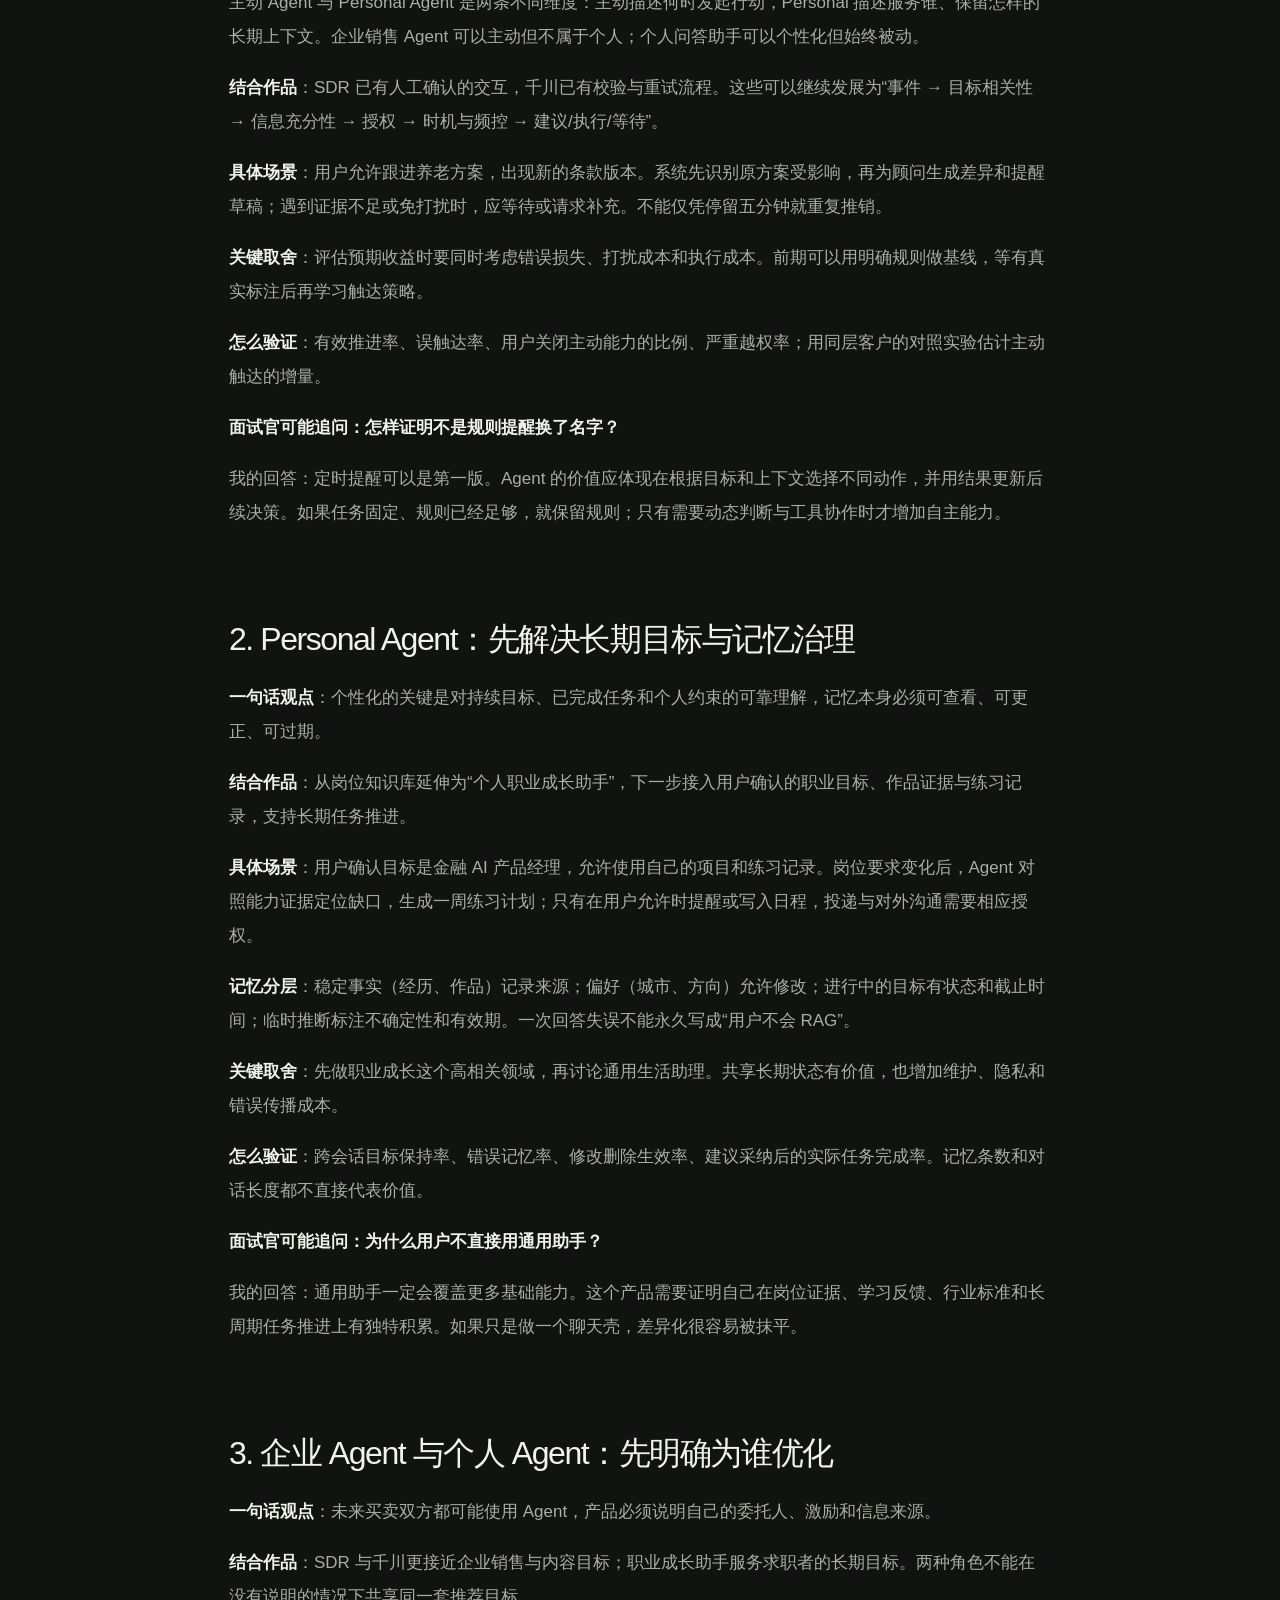
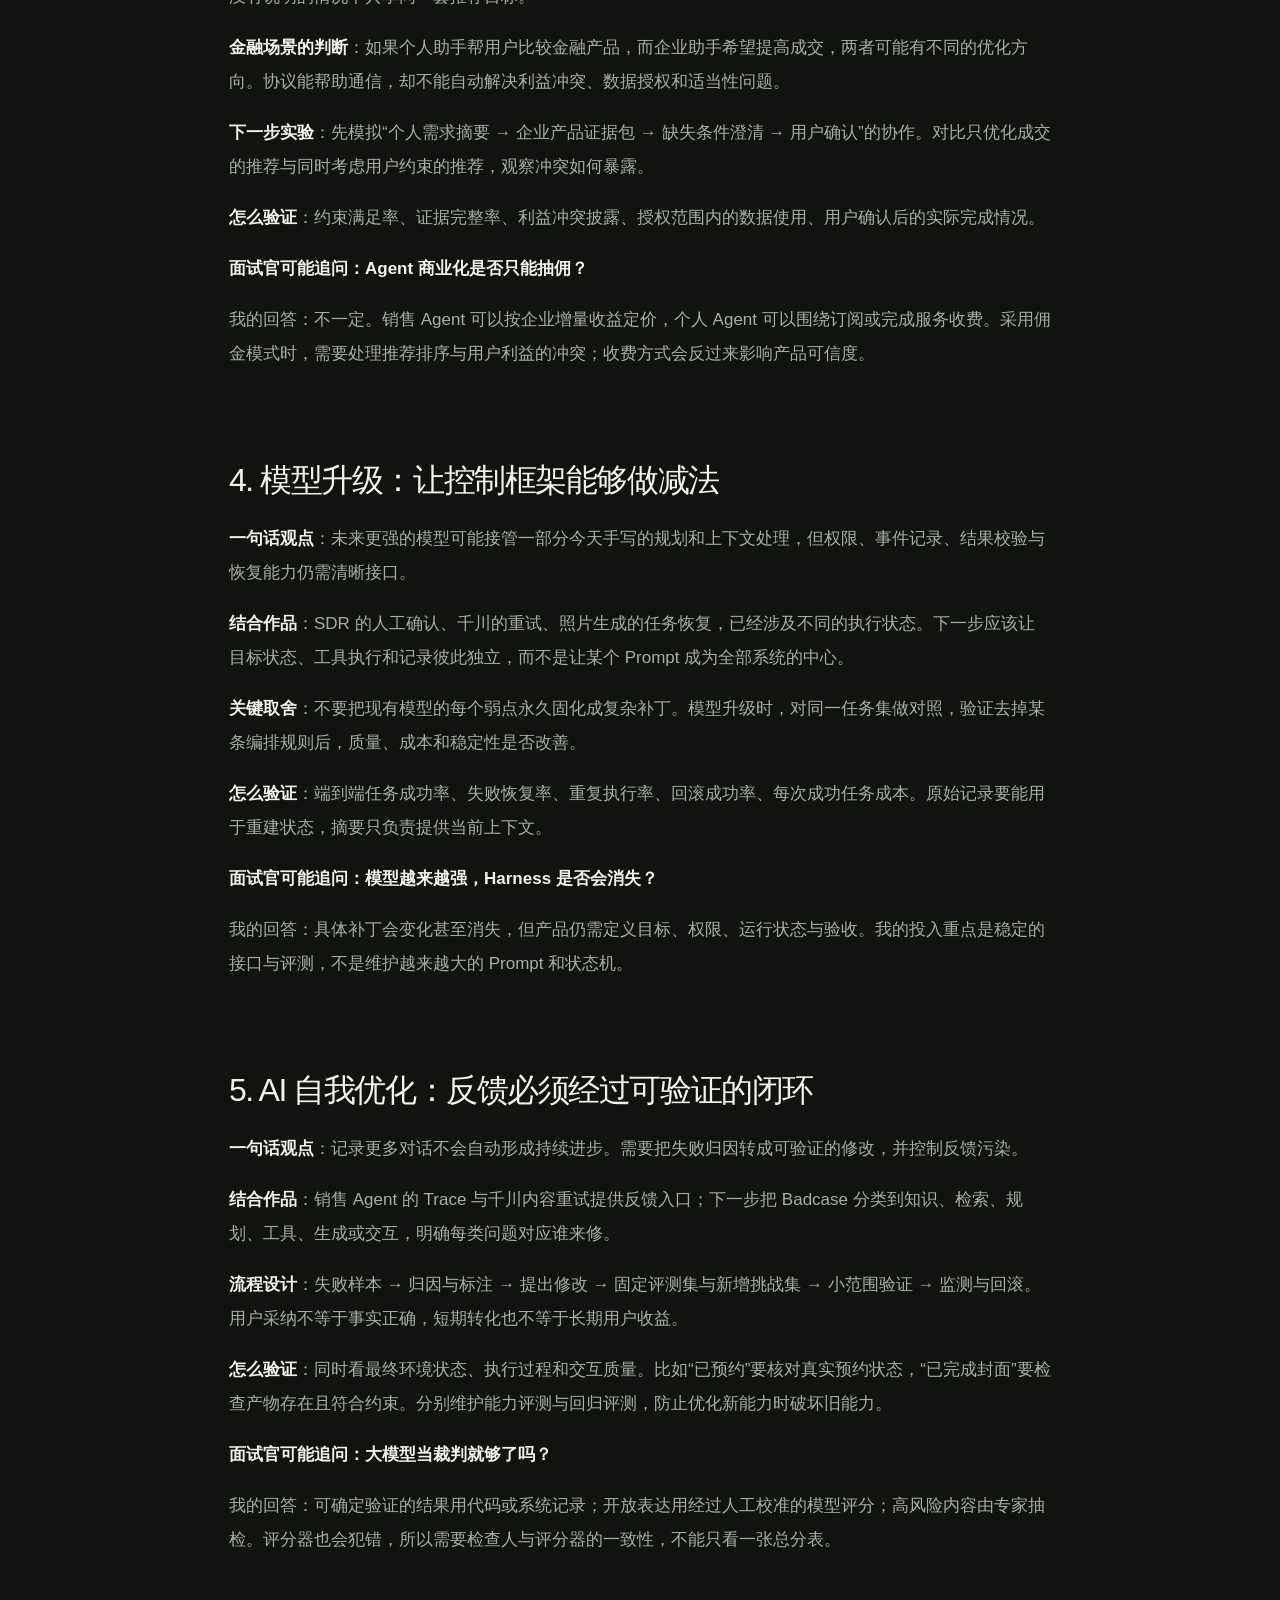
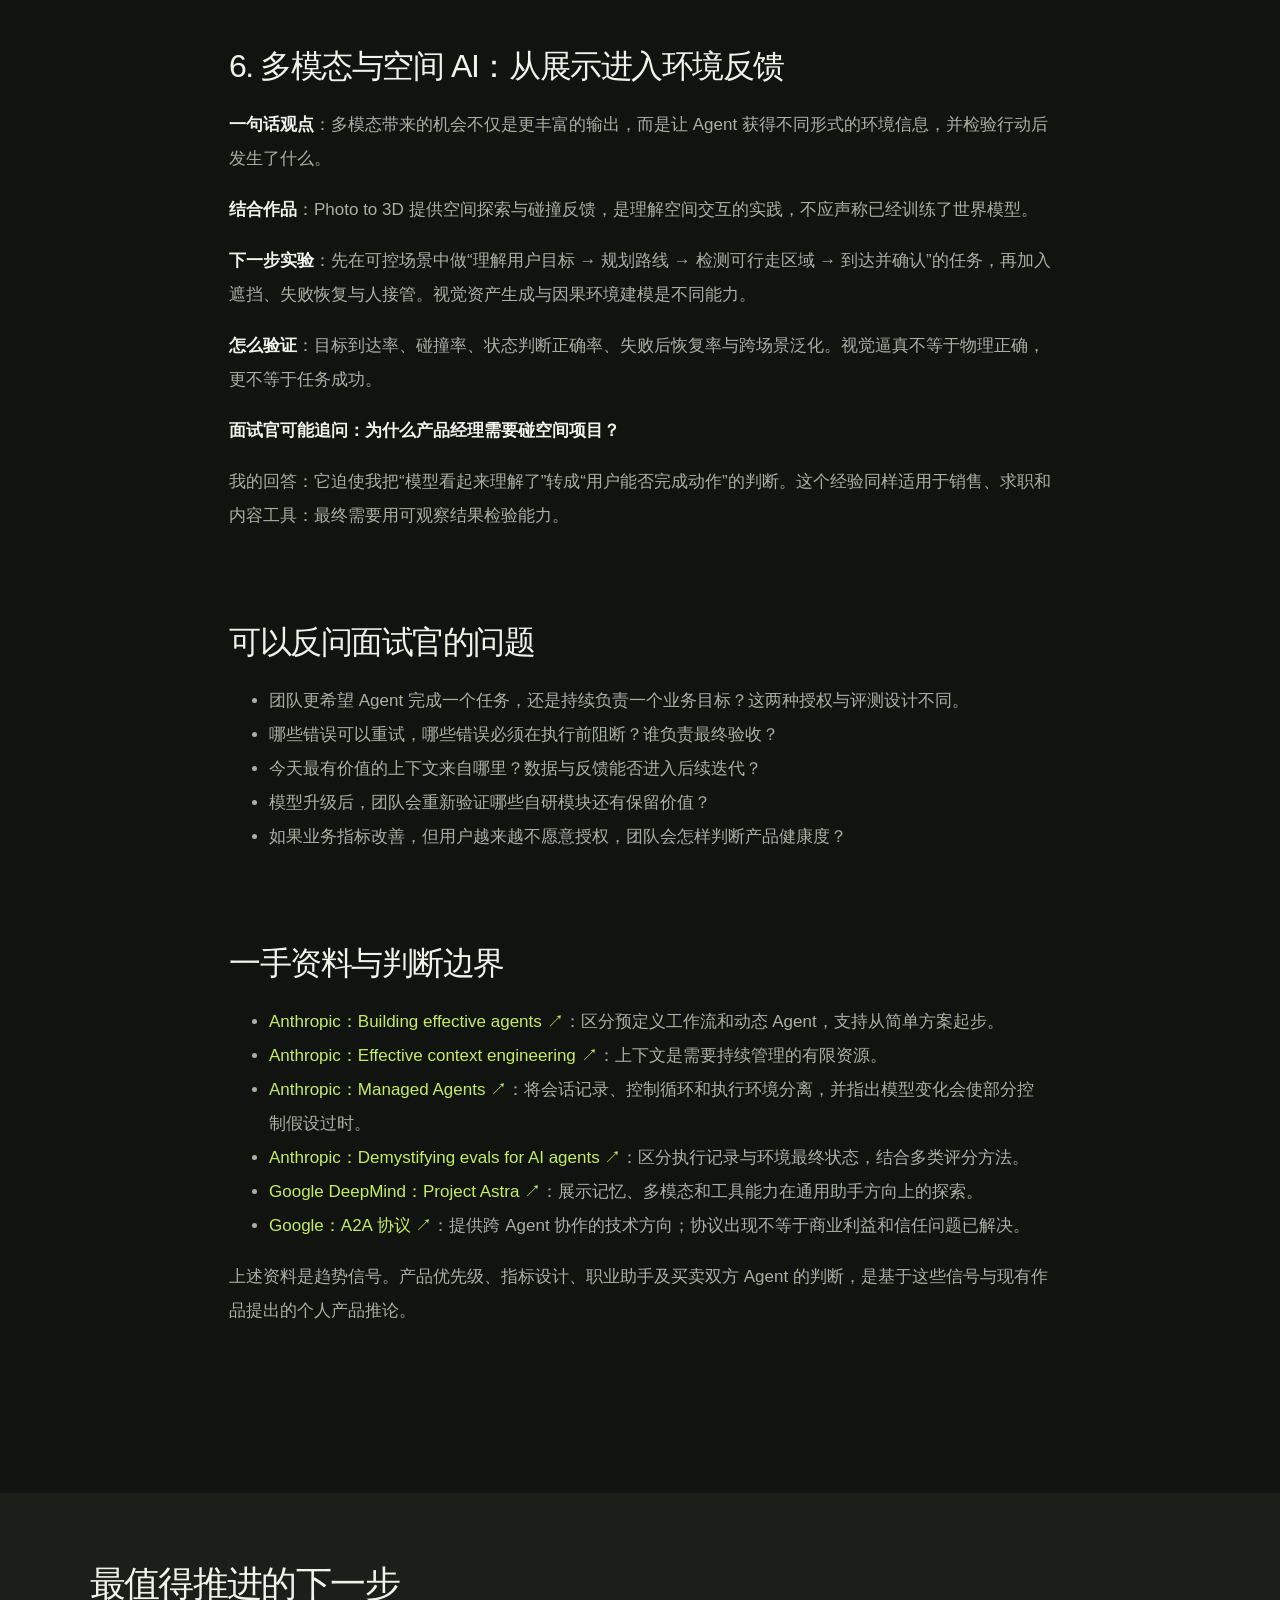
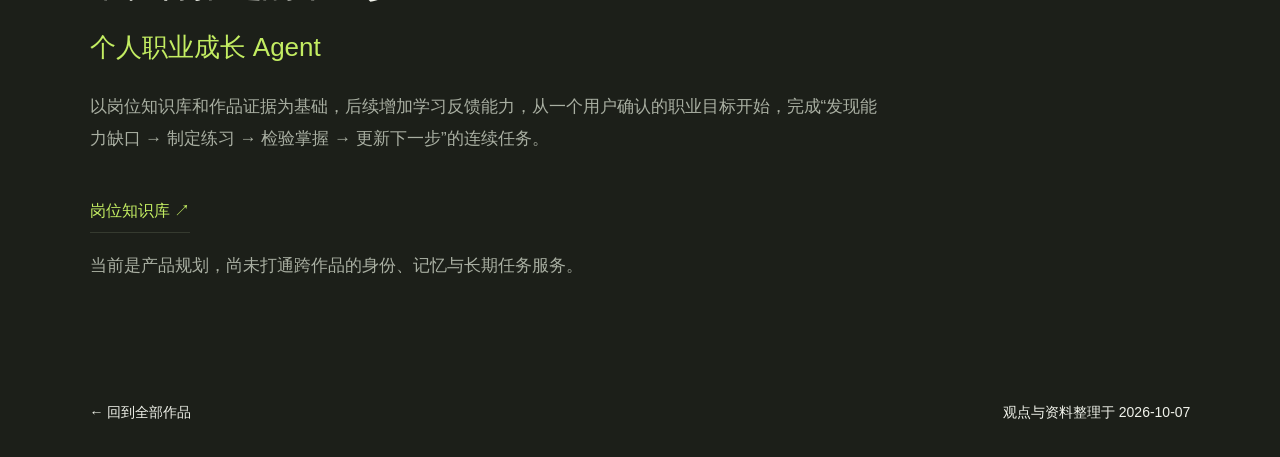
==== commit b4d1163b: "Keep perspective navigation within the five selected portfolio projects" ====
--- a/perspectives.html
+++ b/perspectives.html
@@ -1 +1 @@
-<!doctype html><html lang="zh-CN"><head><meta charset="utf-8"><meta name="viewport" content="width=device-width,initial-scale=1"><title>我的 AI 判断 · 石坤宇</title><meta name="description" content="从五个作品出发，讨论主动 Agent、Personal Agent、长期状态与可验证的产品演化。"><link rel="stylesheet" href="style.css"><link rel="stylesheet" href="perspectives.css"><link rel="icon" href="data:image/svg+xml,%3Csvg xmlns='http://www.w3.org/2000/svg' viewBox='0 0 32 32'%3E%3Crect width='32' height='32' fill='%23111310'/%3E%3Ctext x='4' y='24' font-size='24' fill='%23c3ed62'%3EK%3C/text%3E%3C/svg%3E"></head><body><header><a class="brand" href="index.html">KUNYU<span>石坤宇</span></a><nav><a href="index.html#works">全部作品</a><a href="#sandbox">主动决策沙盘</a></nav></header><main><section class="thinking-hero"><p class="category">PRODUCT PERSPECTIVES</p><h1>从一次回答，<br>到持续推进目标。</h1><p>我关注目标、授权、长期状态与反馈如何进入 AI 产品。以下是基于五个个人作品提出的产品判断与待验证实验。</p><div class="thought-path"><a href="#view-1">何时行动</a><span>→</span><a href="#view-2">理解个人</a><span>→</span><a href="#view-4">可靠执行</a><span>→</span><a href="#view-5">验证进步</a></div></section><section class="sandbox" id="sandbox"><div><p class="category">可操作的产品取舍</p><h2>现在，该主动吗？</h2><p>场景：职业助手发现了一份更匹配的岗位，准备更新你的求职计划。</p><p class="sandbox-note">本地规则沙盘：不调用模型、不发送消息、不访问个人数据。它演示授权与状态如何改变动作选择。</p><form id="decision-form"><label>目标动作<select id="action"><option value="draft">整理岗位差异与练习草稿</option><option value="calendar">写入日程</option><option value="send">向招聘方发送材料</option></select></label><label>授权范围<select id="authority"><option value="suggest">仅允许提出建议</option><option value="internal">允许更新我的日程</option><option value="external">已明确授权本次对外发送</option></select></label><label class="check"><input type="checkbox" id="evidence" checked>岗位来源和个人目标仍然有效</label><label class="check"><input type="checkbox" id="quiet">当前处于免打扰时段</label><button type="button" id="reset-sandbox">恢复默认条件</button></form></div><div class="decision-output" aria-live="polite"><span id="decision-label"></span><h3 id="decision-title"></h3><p id="decision-reason"></p><ol id="decision-trace"></ol><p class="sandbox-note">提示：有授权不等于必须立即执行。对外发送还需要明确收件人、材料版本与当前任务范围。</p></div></section><section class="thoughts"><section class="thought-chapter" id="view-1"><h2>1. 主动 Agent：把“何时不行动”也设计成产品能力</h2><p><strong>一句话观点</strong>：主动性是行动时机的决策问题。系统需要在已授权目标下识别变化，判断是否值得打扰用户。</p><p>主动 Agent 与 Personal Agent 是两条不同维度：主动描述何时发起行动，Personal 描述服务谁、保留怎样的长期上下文。企业销售 Agent 可以主动但不属于个人；个人问答助手可以个性化但始终被动。</p><p><strong>结合作品</strong>：SDR 已有人工确认的交互，千川已有校验与重试流程。这些可以继续发展为“事件 → 目标相关性 → 信息充分性 → 授权 → 时机与频控 → 建议/执行/等待”。</p><p><strong>具体场景</strong>：用户允许跟进养老方案，出现新的条款版本。系统先识别原方案受影响，再为顾问生成差异和提醒草稿；遇到证据不足或免打扰时，应等待或请求补充。不能仅凭停留五分钟就重复推销。</p><p><strong>关键取舍</strong>：评估预期收益时要同时考虑错误损失、打扰成本和执行成本。前期可以用明确规则做基线，等有真实标注后再学习触达策略。</p><p><strong>怎么验证</strong>：有效推进率、误触达率、用户关闭主动能力的比例、严重越权率；用同层客户的对照实验估计主动触达的增量。</p><p><strong>面试官可能追问：怎样证明不是规则提醒换了名字？</strong></p><p>我的回答：定时提醒可以是第一版。Agent 的价值应体现在根据目标和上下文选择不同动作，并用结果更新后续决策。如果任务固定、规则已经足够，就保留规则；只有需要动态判断与工具协作时才增加自主能力。</p></section><section class="thought-chapter" id="view-2"><h2>2. Personal Agent：先解决长期目标与记忆治理</h2><p><strong>一句话观点</strong>：个性化的关键是对持续目标、已完成任务和个人约束的可靠理解，记忆本身必须可查看、可更正、可过期。</p><p><strong>结合作品</strong>：从岗位知识库延伸为“个人职业成长助手”，下一步接入用户确认的职业目标、作品证据与练习记录，支持长期任务推进。</p><p><strong>具体场景</strong>：用户确认目标是金融 AI 产品经理，允许使用自己的项目和练习记录。岗位要求变化后，Agent 对照能力证据定位缺口，生成一周练习计划；只有在用户允许时提醒或写入日程，投递与对外沟通需要相应授权。</p><p><strong>记忆分层</strong>：稳定事实（经历、作品）记录来源；偏好（城市、方向）允许修改；进行中的目标有状态和截止时间；临时推断标注不确定性和有效期。一次回答失误不能永久写成“用户不会 RAG”。</p><p><strong>关键取舍</strong>：先做职业成长这个高相关领域，再讨论通用生活助理。共享长期状态有价值，也增加维护、隐私和错误传播成本。</p><p><strong>怎么验证</strong>：跨会话目标保持率、错误记忆率、修改删除生效率、建议采纳后的实际任务完成率。记忆条数和对话长度都不直接代表价值。</p><p><strong>面试官可能追问：为什么用户不直接用通用助手？</strong></p><p>我的回答：通用助手一定会覆盖更多基础能力。这个产品需要证明自己在岗位证据、学习反馈、行业标准和长周期任务推进上有独特积累。如果只是做一个聊天壳，差异化很容易被抹平。</p></section><section class="thought-chapter" id="view-3"><h2>3. 企业 Agent 与个人 Agent：先明确为谁优化</h2><p><strong>一句话观点</strong>：未来买卖双方都可能使用 Agent，产品必须说明自己的委托人、激励和信息来源。</p><p><strong>结合作品</strong>：SDR 与千川更接近企业销售与内容目标；职业成长助手服务求职者的长期目标。两种角色不能在没有说明的情况下共享同一套推荐目标。</p><p><strong>金融场景的判断</strong>：如果个人助手帮用户比较金融产品，而企业助手希望提高成交，两者可能有不同的优化方向。协议能帮助通信，却不能自动解决利益冲突、数据授权和适当性问题。</p><p><strong>下一步实验</strong>：先模拟“个人需求摘要 → 企业产品证据包 → 缺失条件澄清 → 用户确认”的协作。对比只优化成交的推荐与同时考虑用户约束的推荐，观察冲突如何暴露。</p><p><strong>怎么验证</strong>：约束满足率、证据完整率、利益冲突披露、授权范围内的数据使用、用户确认后的实际完成情况。</p><p><strong>面试官可能追问：Agent 商业化是否只能抽佣？</strong></p><p>我的回答：不一定。销售 Agent 可以按企业增量收益定价，个人 Agent 可以围绕订阅或完成服务收费。采用佣金模式时，需要处理推荐排序与用户利益的冲突；收费方式会反过来影响产品可信度。</p></section><section class="thought-chapter" id="view-4"><h2>4. 模型升级：让控制框架能够做减法</h2><p><strong>一句话观点</strong>：未来更强的模型可能接管一部分今天手写的规划和上下文处理，但权限、事件记录、结果校验与恢复能力仍需清晰接口。</p><p><strong>结合作品</strong>：SDR 的人工确认、千川的重试、照片生成的任务恢复，已经涉及不同的执行状态。下一步应该让目标状态、工具执行和记录彼此独立，而不是让某个 Prompt 成为全部系统的中心。</p><p><strong>关键取舍</strong>：不要把现有模型的每个弱点永久固化成复杂补丁。模型升级时，对同一任务集做对照，验证去掉某条编排规则后，质量、成本和稳定性是否改善。</p><p><strong>怎么验证</strong>：端到端任务成功率、失败恢复率、重复执行率、回滚成功率、每次成功任务成本。原始记录要能用于重建状态，摘要只负责提供当前上下文。</p><p><strong>面试官可能追问：模型越来越强，Harness 是否会消失？</strong></p><p>我的回答：具体补丁会变化甚至消失，但产品仍需定义目标、权限、运行状态与验收。我的投入重点是稳定的接口与评测，不是维护越来越大的 Prompt 和状态机。</p></section><section class="thought-chapter" id="view-5"><h2>5. AI 自我优化：反馈必须经过可验证的闭环</h2><p><strong>一句话观点</strong>：记录更多对话不会自动形成持续进步。需要把失败归因转成可验证的修改，并控制反馈污染。</p><p><strong>结合作品</strong>：销售 Agent 的 Trace 与千川内容重试提供反馈入口；下一步把 Badcase 分类到知识、检索、规划、工具、生成或交互，明确每类问题对应谁来修。</p><p><strong>流程设计</strong>：失败样本 → 归因与标注 → 提出修改 → 固定评测集与新增挑战集 → 小范围验证 → 监测与回滚。用户采纳不等于事实正确，短期转化也不等于长期用户收益。</p><p><strong>怎么验证</strong>：同时看最终环境状态、执行过程和交互质量。比如“已预约”要核对真实预约状态，“已完成封面”要检查产物存在且符合约束。分别维护能力评测与回归评测，防止优化新能力时破坏旧能力。</p><p><strong>面试官可能追问：大模型当裁判就够了吗？</strong></p><p>我的回答：可确定验证的结果用代码或系统记录；开放表达用经过人工校准的模型评分；高风险内容由专家抽检。评分器也会犯错，所以需要检查人与评分器的一致性，不能只看一张总分表。</p></section><section class="thought-chapter" id="view-6"><h2>6. 多模态与空间 AI：从展示进入环境反馈</h2><p><strong>一句话观点</strong>：多模态带来的机会不仅是更丰富的输出，而是让 Agent 获得不同形式的环境信息，并检验行动后发生了什么。</p><p><strong>结合作品</strong>：Photo to 3D 提供空间探索与碰撞反馈，是理解空间交互的实践，不应声称已经训练了世界模型。</p><p><strong>下一步实验</strong>：先在可控场景中做“理解用户目标 → 规划路线 → 检测可行走区域 → 到达并确认”的任务，再加入遮挡、失败恢复与人接管。视觉资产生成与因果环境建模是不同能力。</p><p><strong>怎么验证</strong>：目标到达率、碰撞率、状态判断正确率、失败后恢复率与跨场景泛化。视觉逼真不等于物理正确，更不等于任务成功。</p><p><strong>面试官可能追问：为什么产品经理需要碰空间项目？</strong></p><p>我的回答：它迫使我把“模型看起来理解了”转成“用户能否完成动作”的判断。这个经验同样适用于销售、求职和内容工具：最终需要用可观察结果检验能力。</p></section><section class="thought-chapter" id="view-8"><h2>可以反问面试官的问题</h2><ul><li>团队更希望 Agent 完成一个任务，还是持续负责一个业务目标？这两种授权与评测设计不同。</li><li>哪些错误可以重试，哪些错误必须在执行前阻断？谁负责最终验收？</li><li>今天最有价值的上下文来自哪里？数据与反馈能否进入后续迭代？</li><li>模型升级后，团队会重新验证哪些自研模块还有保留价值？</li><li>如果业务指标改善，但用户越来越不愿意授权，团队会怎样判断产品健康度？</li></ul></section><section class="thought-chapter" id="view-9"><h2>一手资料与判断边界</h2><ul><li><a href="https://www.anthropic.com/engineering/building-effective-agents" target="_blank" rel="noopener">Anthropic：Building effective agents ↗</a>：区分预定义工作流和动态 Agent，支持从简单方案起步。</li><li><a href="https://www.anthropic.com/engineering/effective-context-engineering-for-ai-agents" target="_blank" rel="noopener">Anthropic：Effective context engineering ↗</a>：上下文是需要持续管理的有限资源。</li><li><a href="https://www.anthropic.com/engineering/managed-agents" target="_blank" rel="noopener">Anthropic：Managed Agents ↗</a>：将会话记录、控制循环和执行环境分离，并指出模型变化会使部分控制假设过时。</li><li><a href="https://www.anthropic.com/engineering/demystifying-evals-for-ai-agents" target="_blank" rel="noopener">Anthropic：Demystifying evals for AI agents ↗</a>：区分执行记录与环境最终状态，结合多类评分方法。</li><li><a href="https://deepmind.google/models/project-astra/" target="_blank" rel="noopener">Google DeepMind：Project Astra ↗</a>：展示记忆、多模态和工具能力在通用助手方向上的探索。</li><li><a href="https://developers.googleblog.com/en/a2a-a-new-era-of-agent-interoperability/" target="_blank" rel="noopener">Google：A2A 协议 ↗</a>：提供跨 Agent 协作的技术方向；协议出现不等于商业利益和信任问题已解决。</li></ul><p>上述资料是趋势信号。产品优先级、指标设计、职业助手及买卖双方 Agent 的判断，是基于这些信号与现有作品提出的个人产品推论。</p></section></section><section class="next-experiment"><h2>最值得推进的下一步</h2><h3>个人职业成长 Agent</h3><p>以岗位知识库和作品证据为基础，后续增加学习反馈能力，从一个用户确认的职业目标开始，完成“发现能力缺口 → 制定练习 → 检验掌握 → 更新下一步”的连续任务。</p><div class="thought-path"><a href="projects/jd-insight.html">岗位知识库 ↗</a><a href="projects/ai-pm-app.html">面试教练 ↗</a><a href="projects/ai-explainer.html">AI 知识地图 ↗</a></div><p class="sandbox-note">当前是产品规划，尚未打通跨作品的身份、记忆与长期任务服务。</p></section></main><footer class="detail-footer"><a href="index.html#works">← 回到全部作品</a><span>观点与资料整理于 2026-10-07</span></footer><script src="perspectives.js"></script></body></html>+<!doctype html><html lang="zh-CN"><head><meta charset="utf-8"><meta name="viewport" content="width=device-width,initial-scale=1"><title>我的 AI 判断 · 石坤宇</title><meta name="description" content="从五个作品出发，讨论主动 Agent、Personal Agent、长期状态与可验证的产品演化。"><link rel="stylesheet" href="style.css"><link rel="stylesheet" href="perspectives.css"><link rel="icon" href="data:image/svg+xml,%3Csvg xmlns='http://www.w3.org/2000/svg' viewBox='0 0 32 32'%3E%3Crect width='32' height='32' fill='%23111310'/%3E%3Ctext x='4' y='24' font-size='24' fill='%23c3ed62'%3EK%3C/text%3E%3C/svg%3E"></head><body><header><a class="brand" href="index.html">KUNYU<span>石坤宇</span></a><nav><a href="index.html#works">全部作品</a><a href="#sandbox">主动决策沙盘</a></nav></header><main><section class="thinking-hero"><p class="category">PRODUCT PERSPECTIVES</p><h1>从一次回答，<br>到持续推进目标。</h1><p>我关注目标、授权、长期状态与反馈如何进入 AI 产品。以下是基于五个个人作品提出的产品判断与待验证实验。</p><div class="thought-path"><a href="#view-1">何时行动</a><span>→</span><a href="#view-2">理解个人</a><span>→</span><a href="#view-4">可靠执行</a><span>→</span><a href="#view-5">验证进步</a></div></section><section class="sandbox" id="sandbox"><div><p class="category">可操作的产品取舍</p><h2>现在，该主动吗？</h2><p>场景：职业助手发现了一份更匹配的岗位，准备更新你的求职计划。</p><p class="sandbox-note">本地规则沙盘：不调用模型、不发送消息、不访问个人数据。它演示授权与状态如何改变动作选择。</p><form id="decision-form"><label>目标动作<select id="action"><option value="draft">整理岗位差异与练习草稿</option><option value="calendar">写入日程</option><option value="send">向招聘方发送材料</option></select></label><label>授权范围<select id="authority"><option value="suggest">仅允许提出建议</option><option value="internal">允许更新我的日程</option><option value="external">已明确授权本次对外发送</option></select></label><label class="check"><input type="checkbox" id="evidence" checked>岗位来源和个人目标仍然有效</label><label class="check"><input type="checkbox" id="quiet">当前处于免打扰时段</label><button type="button" id="reset-sandbox">恢复默认条件</button></form></div><div class="decision-output" aria-live="polite"><span id="decision-label"></span><h3 id="decision-title"></h3><p id="decision-reason"></p><ol id="decision-trace"></ol><p class="sandbox-note">提示：有授权不等于必须立即执行。对外发送还需要明确收件人、材料版本与当前任务范围。</p></div></section><section class="thoughts"><section class="thought-chapter" id="view-1"><h2>1. 主动 Agent：把“何时不行动”也设计成产品能力</h2><p><strong>一句话观点</strong>：主动性是行动时机的决策问题。系统需要在已授权目标下识别变化，判断是否值得打扰用户。</p><p>主动 Agent 与 Personal Agent 是两条不同维度：主动描述何时发起行动，Personal 描述服务谁、保留怎样的长期上下文。企业销售 Agent 可以主动但不属于个人；个人问答助手可以个性化但始终被动。</p><p><strong>结合作品</strong>：SDR 已有人工确认的交互，千川已有校验与重试流程。这些可以继续发展为“事件 → 目标相关性 → 信息充分性 → 授权 → 时机与频控 → 建议/执行/等待”。</p><p><strong>具体场景</strong>：用户允许跟进养老方案，出现新的条款版本。系统先识别原方案受影响，再为顾问生成差异和提醒草稿；遇到证据不足或免打扰时，应等待或请求补充。不能仅凭停留五分钟就重复推销。</p><p><strong>关键取舍</strong>：评估预期收益时要同时考虑错误损失、打扰成本和执行成本。前期可以用明确规则做基线，等有真实标注后再学习触达策略。</p><p><strong>怎么验证</strong>：有效推进率、误触达率、用户关闭主动能力的比例、严重越权率；用同层客户的对照实验估计主动触达的增量。</p><p><strong>面试官可能追问：怎样证明不是规则提醒换了名字？</strong></p><p>我的回答：定时提醒可以是第一版。Agent 的价值应体现在根据目标和上下文选择不同动作，并用结果更新后续决策。如果任务固定、规则已经足够，就保留规则；只有需要动态判断与工具协作时才增加自主能力。</p></section><section class="thought-chapter" id="view-2"><h2>2. Personal Agent：先解决长期目标与记忆治理</h2><p><strong>一句话观点</strong>：个性化的关键是对持续目标、已完成任务和个人约束的可靠理解，记忆本身必须可查看、可更正、可过期。</p><p><strong>结合作品</strong>：从岗位知识库延伸为“个人职业成长助手”，下一步接入用户确认的职业目标、作品证据与练习记录，支持长期任务推进。</p><p><strong>具体场景</strong>：用户确认目标是金融 AI 产品经理，允许使用自己的项目和练习记录。岗位要求变化后，Agent 对照能力证据定位缺口，生成一周练习计划；只有在用户允许时提醒或写入日程，投递与对外沟通需要相应授权。</p><p><strong>记忆分层</strong>：稳定事实（经历、作品）记录来源；偏好（城市、方向）允许修改；进行中的目标有状态和截止时间；临时推断标注不确定性和有效期。一次回答失误不能永久写成“用户不会 RAG”。</p><p><strong>关键取舍</strong>：先做职业成长这个高相关领域，再讨论通用生活助理。共享长期状态有价值，也增加维护、隐私和错误传播成本。</p><p><strong>怎么验证</strong>：跨会话目标保持率、错误记忆率、修改删除生效率、建议采纳后的实际任务完成率。记忆条数和对话长度都不直接代表价值。</p><p><strong>面试官可能追问：为什么用户不直接用通用助手？</strong></p><p>我的回答：通用助手一定会覆盖更多基础能力。这个产品需要证明自己在岗位证据、学习反馈、行业标准和长周期任务推进上有独特积累。如果只是做一个聊天壳，差异化很容易被抹平。</p></section><section class="thought-chapter" id="view-3"><h2>3. 企业 Agent 与个人 Agent：先明确为谁优化</h2><p><strong>一句话观点</strong>：未来买卖双方都可能使用 Agent，产品必须说明自己的委托人、激励和信息来源。</p><p><strong>结合作品</strong>：SDR 与千川更接近企业销售与内容目标；职业成长助手服务求职者的长期目标。两种角色不能在没有说明的情况下共享同一套推荐目标。</p><p><strong>金融场景的判断</strong>：如果个人助手帮用户比较金融产品，而企业助手希望提高成交，两者可能有不同的优化方向。协议能帮助通信，却不能自动解决利益冲突、数据授权和适当性问题。</p><p><strong>下一步实验</strong>：先模拟“个人需求摘要 → 企业产品证据包 → 缺失条件澄清 → 用户确认”的协作。对比只优化成交的推荐与同时考虑用户约束的推荐，观察冲突如何暴露。</p><p><strong>怎么验证</strong>：约束满足率、证据完整率、利益冲突披露、授权范围内的数据使用、用户确认后的实际完成情况。</p><p><strong>面试官可能追问：Agent 商业化是否只能抽佣？</strong></p><p>我的回答：不一定。销售 Agent 可以按企业增量收益定价，个人 Agent 可以围绕订阅或完成服务收费。采用佣金模式时，需要处理推荐排序与用户利益的冲突；收费方式会反过来影响产品可信度。</p></section><section class="thought-chapter" id="view-4"><h2>4. 模型升级：让控制框架能够做减法</h2><p><strong>一句话观点</strong>：未来更强的模型可能接管一部分今天手写的规划和上下文处理，但权限、事件记录、结果校验与恢复能力仍需清晰接口。</p><p><strong>结合作品</strong>：SDR 的人工确认、千川的重试、照片生成的任务恢复，已经涉及不同的执行状态。下一步应该让目标状态、工具执行和记录彼此独立，而不是让某个 Prompt 成为全部系统的中心。</p><p><strong>关键取舍</strong>：不要把现有模型的每个弱点永久固化成复杂补丁。模型升级时，对同一任务集做对照，验证去掉某条编排规则后，质量、成本和稳定性是否改善。</p><p><strong>怎么验证</strong>：端到端任务成功率、失败恢复率、重复执行率、回滚成功率、每次成功任务成本。原始记录要能用于重建状态，摘要只负责提供当前上下文。</p><p><strong>面试官可能追问：模型越来越强，Harness 是否会消失？</strong></p><p>我的回答：具体补丁会变化甚至消失，但产品仍需定义目标、权限、运行状态与验收。我的投入重点是稳定的接口与评测，不是维护越来越大的 Prompt 和状态机。</p></section><section class="thought-chapter" id="view-5"><h2>5. AI 自我优化：反馈必须经过可验证的闭环</h2><p><strong>一句话观点</strong>：记录更多对话不会自动形成持续进步。需要把失败归因转成可验证的修改，并控制反馈污染。</p><p><strong>结合作品</strong>：销售 Agent 的 Trace 与千川内容重试提供反馈入口；下一步把 Badcase 分类到知识、检索、规划、工具、生成或交互，明确每类问题对应谁来修。</p><p><strong>流程设计</strong>：失败样本 → 归因与标注 → 提出修改 → 固定评测集与新增挑战集 → 小范围验证 → 监测与回滚。用户采纳不等于事实正确，短期转化也不等于长期用户收益。</p><p><strong>怎么验证</strong>：同时看最终环境状态、执行过程和交互质量。比如“已预约”要核对真实预约状态，“已完成封面”要检查产物存在且符合约束。分别维护能力评测与回归评测，防止优化新能力时破坏旧能力。</p><p><strong>面试官可能追问：大模型当裁判就够了吗？</strong></p><p>我的回答：可确定验证的结果用代码或系统记录；开放表达用经过人工校准的模型评分；高风险内容由专家抽检。评分器也会犯错，所以需要检查人与评分器的一致性，不能只看一张总分表。</p></section><section class="thought-chapter" id="view-6"><h2>6. 多模态与空间 AI：从展示进入环境反馈</h2><p><strong>一句话观点</strong>：多模态带来的机会不仅是更丰富的输出，而是让 Agent 获得不同形式的环境信息，并检验行动后发生了什么。</p><p><strong>结合作品</strong>：Photo to 3D 提供空间探索与碰撞反馈，是理解空间交互的实践，不应声称已经训练了世界模型。</p><p><strong>下一步实验</strong>：先在可控场景中做“理解用户目标 → 规划路线 → 检测可行走区域 → 到达并确认”的任务，再加入遮挡、失败恢复与人接管。视觉资产生成与因果环境建模是不同能力。</p><p><strong>怎么验证</strong>：目标到达率、碰撞率、状态判断正确率、失败后恢复率与跨场景泛化。视觉逼真不等于物理正确，更不等于任务成功。</p><p><strong>面试官可能追问：为什么产品经理需要碰空间项目？</strong></p><p>我的回答：它迫使我把“模型看起来理解了”转成“用户能否完成动作”的判断。这个经验同样适用于销售、求职和内容工具：最终需要用可观察结果检验能力。</p></section><section class="thought-chapter" id="view-8"><h2>可以反问面试官的问题</h2><ul><li>团队更希望 Agent 完成一个任务，还是持续负责一个业务目标？这两种授权与评测设计不同。</li><li>哪些错误可以重试，哪些错误必须在执行前阻断？谁负责最终验收？</li><li>今天最有价值的上下文来自哪里？数据与反馈能否进入后续迭代？</li><li>模型升级后，团队会重新验证哪些自研模块还有保留价值？</li><li>如果业务指标改善，但用户越来越不愿意授权，团队会怎样判断产品健康度？</li></ul></section><section class="thought-chapter" id="view-9"><h2>一手资料与判断边界</h2><ul><li><a href="https://www.anthropic.com/engineering/building-effective-agents" target="_blank" rel="noopener">Anthropic：Building effective agents ↗</a>：区分预定义工作流和动态 Agent，支持从简单方案起步。</li><li><a href="https://www.anthropic.com/engineering/effective-context-engineering-for-ai-agents" target="_blank" rel="noopener">Anthropic：Effective context engineering ↗</a>：上下文是需要持续管理的有限资源。</li><li><a href="https://www.anthropic.com/engineering/managed-agents" target="_blank" rel="noopener">Anthropic：Managed Agents ↗</a>：将会话记录、控制循环和执行环境分离，并指出模型变化会使部分控制假设过时。</li><li><a href="https://www.anthropic.com/engineering/demystifying-evals-for-ai-agents" target="_blank" rel="noopener">Anthropic：Demystifying evals for AI agents ↗</a>：区分执行记录与环境最终状态，结合多类评分方法。</li><li><a href="https://deepmind.google/models/project-astra/" target="_blank" rel="noopener">Google DeepMind：Project Astra ↗</a>：展示记忆、多模态和工具能力在通用助手方向上的探索。</li><li><a href="https://developers.googleblog.com/en/a2a-a-new-era-of-agent-interoperability/" target="_blank" rel="noopener">Google：A2A 协议 ↗</a>：提供跨 Agent 协作的技术方向；协议出现不等于商业利益和信任问题已解决。</li></ul><p>上述资料是趋势信号。产品优先级、指标设计、职业助手及买卖双方 Agent 的判断，是基于这些信号与现有作品提出的个人产品推论。</p></section></section><section class="next-experiment"><h2>最值得推进的下一步</h2><h3>个人职业成长 Agent</h3><p>以岗位知识库和作品证据为基础，后续增加学习反馈能力，从一个用户确认的职业目标开始，完成“发现能力缺口 → 制定练习 → 检验掌握 → 更新下一步”的连续任务。</p><div class="thought-path"><a href="projects/jd-insight.html">岗位知识库 ↗</a></div><p class="sandbox-note">当前是产品规划，尚未打通跨作品的身份、记忆与长期任务服务。</p></section></main><footer class="detail-footer"><a href="index.html#works">← 回到全部作品</a><span>观点与资料整理于 2026-10-07</span></footer><script src="perspectives.js"></script></body></html>
